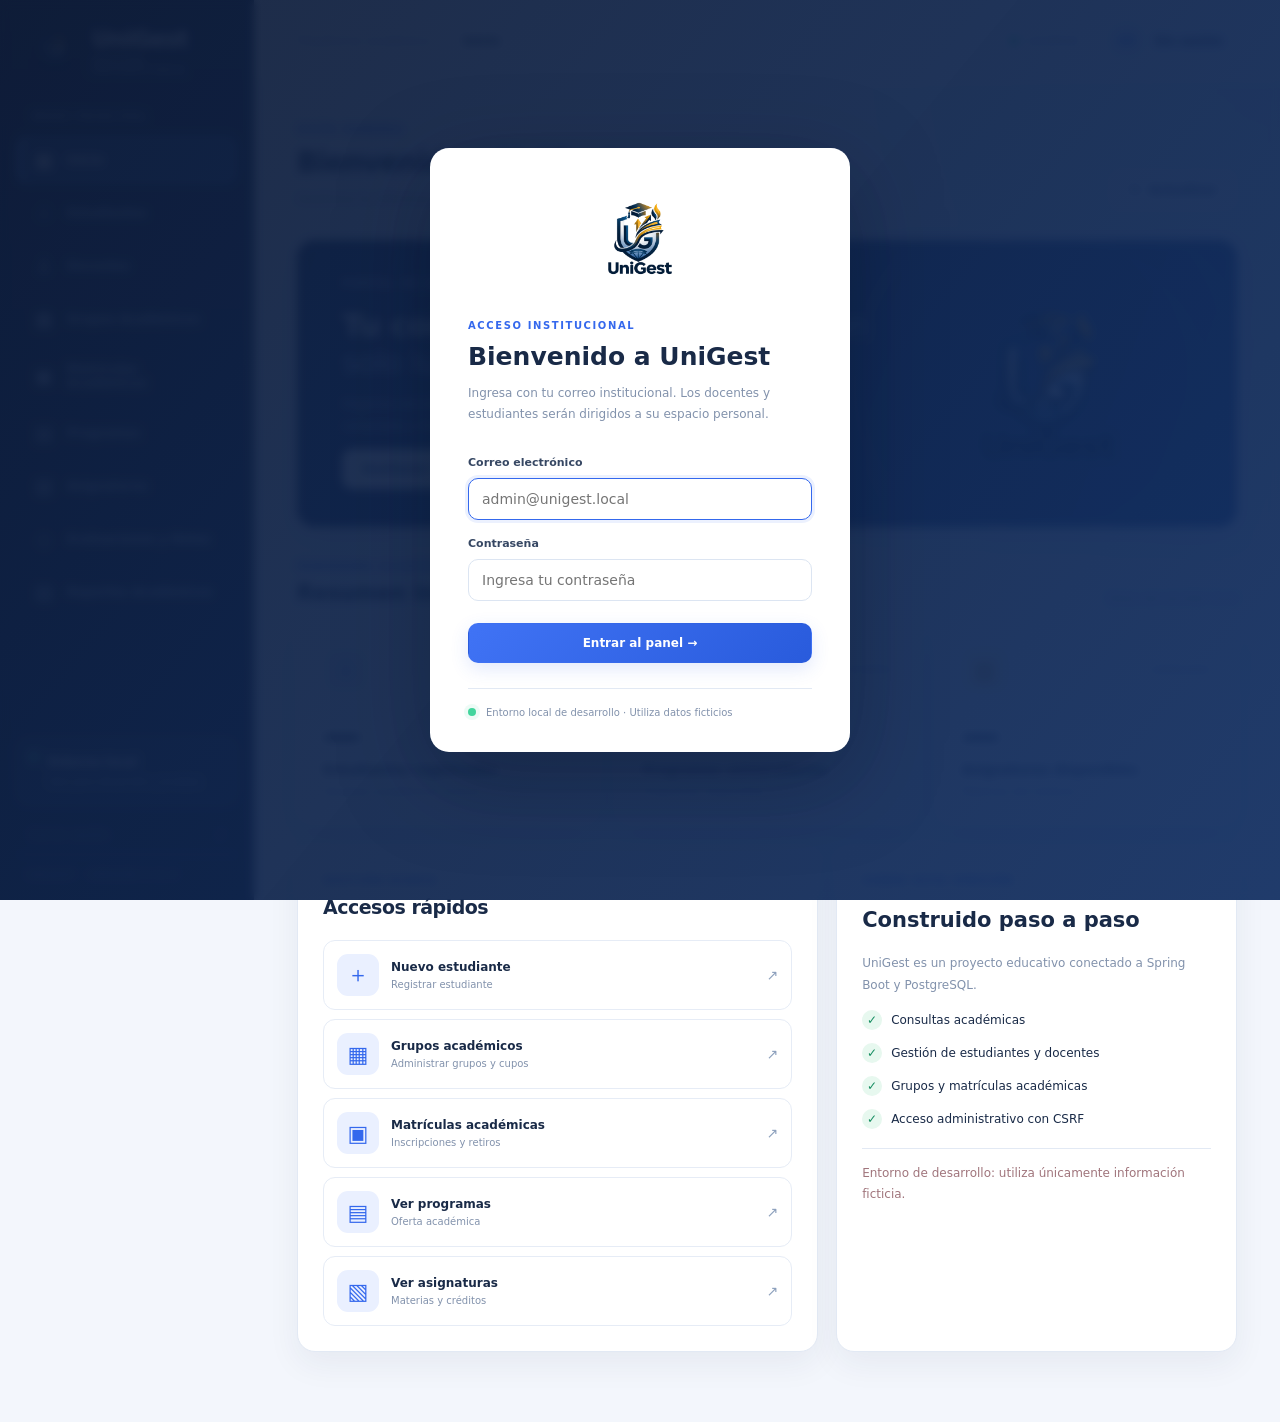
==== src/main/resources/static/panel/index.html @ d7586e3b "Release v0.11.0 - UniGest sistema de gestion academica" ====
<!doctype html>
<html lang="es">
<head>
  <meta charset="utf-8">
  <meta name="viewport" content="width=device-width,initial-scale=1">
  <meta name="theme-color" content="#10192e">
  <meta name="description" content="UniGest - Gestión universitaria">
  <title>UniGest | Panel académico</title>
  <link rel="icon" href="./img/logo-unigest.png" type="image/png">
  <link rel="stylesheet" href="./css/app.css">
  <script src="./js/app.js" defer></script>
</head>
<body>

<div class="app-shell">
  <!-- MENÚ PRINCIPAL -->
  <aside class="sidebar" id="sidebar" aria-label="Navegación principal">
    <div class="brand">
      <img class="brand-logo" src="./img/logo-unigest.png" alt="Logo UniGest">
      <div>
        <div class="brand-title">UniGest</div>
        <div class="brand-subtitle">GESTIÓN UNIVERSITARIA</div>
      </div>
    </div>

    <div class="sidebar-label">MENÚ PRINCIPAL</div>
    <nav class="nav" aria-label="Secciones">
      <button class="nav-link active" data-view="inicio" aria-current="page"><span class="nav-icon">▦</span>Inicio</button>
      <button class="nav-link" data-view="estudiantes"><span class="nav-icon">♧</span>Estudiantes</button>
      <button class="nav-link" data-view="docentes"><span class="nav-icon">♙</span>Docentes</button>
      <button class="nav-link" data-view="grupos"><span class="nav-icon">▦</span>Grupos Académicos</button>
      <button class="nav-link" data-view="matriculas"><span class="nav-icon">▣</span>Matrículas Académicas</button>
      <button class="nav-link" data-view="programas"><span class="nav-icon">▤</span>Programas</button>
      <button class="nav-link" data-view="asignaturas"><span class="nav-icon">▧</span>Asignaturas</button>
      <button class="nav-link" data-view="evaluaciones"><span class="nav-icon">◇</span>Evaluaciones y Notas</button>
      <button class="nav-link" data-view="reportes"><span class="nav-icon">▤</span>Reportes Académicos</button>
    </nav>

    <div class="sidebar-bottom">
      <div class="sidebar-help">
        <span class="status-dot"></span>
        <div><strong>Entorno local</strong><small>Solo para desarrollo y pruebas</small></div>
      </div>
      <button class="sidebar-exit" id="logout-btn" type="button" disabled>Cerrar sesión <span>↗</span></button>
      <div class="sidebar-footer">UNIGEST · VERSIÓN 0.11.0</div>
    </div>
  </aside>

  <!-- CONTENIDO PRINCIPAL -->
  <div class="main-shell">
    <header class="topbar">
      <div class="topbar-leading">
        <button class="menu-toggle" id="menu-toggle" aria-label="Abrir menú" aria-expanded="false">☰</button>
        <span class="crumb">Plataforma académica <span class="crumb-slash">/</span> <strong id="breadcrumb">Inicio</strong></span>
      </div>
      <div class="topbar-actions">
        <span class="topbar-environment"><span class="status-dot"></span> Localhost</span>
        <div class="account-chip"><span class="account-avatar">AD</span><span id="account-name">Sin sesión</span></div>
      </div>
    </header>

    <main class="main-content" id="content">
      <div class="page-heading">
        <div>
          <span class="eyebrow" id="eyebrow">VISTA GENERAL</span>
          <h1 id="page-title">Bienvenido a UniGest</h1>
          <p id="page-subtitle">Gestiona la información académica de manera sencilla y organizada.</p>
        </div>
        <div class="page-heading-actions">
          <button class="button button-outline" id="refresh-btn"><span>↻</span> Actualizar</button>
        </div>
      </div>
      <div class="flash-message" id="flash" role="status" aria-live="polite" hidden></div>

      <!-- INICIO -->
      <section id="view-inicio" class="view active">
        <div class="welcome-banner">
          <div class="welcome-copy">
            <span class="banner-tag">PORTAL DE ADMINISTRACIÓN</span>
            <h2>Tu comunidad académica,<em> en un solo lugar.</em></h2>
            <p>Organiza estudiantes, docentes, grupos y matrículas desde una plataforma conectada a PostgreSQL.</p>
            <button class="button button-light" id="welcome-student-btn">Gestionar estudiantes ↗</button>
          </div>
          <div class="banner-art" aria-hidden="true">
            <div class="art-ring art-ring-1"></div>
            <div class="art-ring art-ring-2"></div>
            <img class="welcome-logo" src="./img/logo-unigest.png" alt="">
          </div>
        </div>

        <div class="section-title">
          <div><span class="eyebrow">PANORAMA ACADÉMICO</span><h2>Resumen institucional</h2></div>
          <span class="updated-label" id="updated-at">Datos del servidor local</span>
        </div>
        <div class="stats-grid">
          <article class="stat-card">
            <div class="stat-top"><span class="stat-icon icon-blue">♧</span><span class="stat-accent">ACTIVOS</span></div>
            <strong id="stat-students">—</strong><span>Estudiantes registrados</span><small>Usuarios académicos activos</small>
          </article>
          <article class="stat-card">
            <div class="stat-top"><span class="stat-icon icon-purple">▤</span><span class="stat-accent">OFERTA</span></div>
            <strong id="stat-programs">—</strong><span>Programas universitarios</span><small>Programas disponibles</small>
          </article>
          <article class="stat-card">
            <div class="stat-top"><span class="stat-icon icon-amber">▧</span><span class="stat-accent">CATÁLOGO</span></div>
            <strong id="stat-subjects">—</strong><span>Asignaturas disponibles</span><small>Materias del sistema</small>
          </article>
        </div>

        <div class="home-grid">
          <section class="surface-panel home-panel">
            <div class="panel-head"><div><span class="eyebrow">GESTIÓN DIARIA</span><h3>Accesos rápidos</h3></div></div>
            <div class="quick-actions">
              <button class="quick-card" id="quick-new"><span class="quick-icon">＋</span><span><strong>Nuevo estudiante</strong><small>Registrar estudiante</small></span><span class="quick-arrow">↗</span></button>
              <button class="quick-card" data-go="grupos"><span class="quick-icon">▦</span><span><strong>Grupos académicos</strong><small>Administrar grupos y cupos</small></span><span class="quick-arrow">↗</span></button>
              <button class="quick-card" data-go="matriculas"><span class="quick-icon">▣</span><span><strong>Matrículas académicas</strong><small>Inscripciones y retiros</small></span><span class="quick-arrow">↗</span></button>
              <button class="quick-card" data-go="programas"><span class="quick-icon">▤</span><span><strong>Ver programas</strong><small>Oferta académica</small></span><span class="quick-arrow">↗</span></button>
              <button class="quick-card" data-go="asignaturas"><span class="quick-icon">▧</span><span><strong>Ver asignaturas</strong><small>Materias y créditos</small></span><span class="quick-arrow">↗</span></button>
            </div>
          </section>

          <section class="surface-panel notice-panel">
            <span class="eyebrow">SOBRE ESTA VERSIÓN</span>
            <h3>Construido paso a paso</h3>
            <p>UniGest es un proyecto educativo conectado a Spring Boot y PostgreSQL.</p>
            <div class="notice-line"><span class="notice-check">✓</span> Consultas académicas</div>
            <div class="notice-line"><span class="notice-check">✓</span> Gestión de estudiantes y docentes</div>
            <div class="notice-line"><span class="notice-check">✓</span> Grupos y matrículas académicas</div>
            <div class="notice-line"><span class="notice-check">✓</span> Acceso administrativo con CSRF</div>
            <p class="notice-warning">Entorno de desarrollo: utiliza únicamente información ficticia.</p>
          </section>
        </div>
      </section>

      <!-- ESTUDIANTES -->
      <section id="view-estudiantes" class="view">
        <div class="module-stats" aria-label="Resumen de estudiantes">
          <article class="module-stat"><span class="module-stat-icon">♧</span><small>ESTUDIANTES ACTIVOS</small><strong id="student-total">—</strong><p>Registrados en la institución</p></article>
          <article class="module-stat"><span class="module-stat-icon">▤</span><small>PROGRAMAS ACADÉMICOS</small><strong id="student-programs">—</strong><p>Oferta universitaria</p></article>
          <article class="module-stat"><span class="module-stat-icon">▣</span><small>PÁGINA ACTUAL</small><strong id="student-on-page">—</strong><p>Estudiantes mostrados</p></article>
        </div>
        <div class="surface-panel">
          <div class="panel-head students-head">
            <div><span class="eyebrow">REGISTRO INSTITUCIONAL</span><h2>Directorio de estudiantes</h2><p>Consulta y administra los registros activos.</p></div>
            <button class="button button-primary" id="new-student-btn">＋ Nuevo estudiante</button>
          </div>
          <div class="table-toolbar">
            <label class="search-field"><span>⌕</span><input id="student-search" type="search" autocomplete="off" placeholder="Buscar nombre, código o correo" aria-label="Buscar estudiantes"></label>
            <label class="filter-field"><span>Programa</span><select id="student-program-filter"><option value="">Todos los programas</option></select></label>
          </div>
          <div class="table-scroller">
            <table class="data-table">
              <thead><tr><th>ESTUDIANTE</th><th>CÓDIGO</th><th>PROGRAMA</th><th>INGRESO</th><th>ACCIONES</th></tr></thead>
              <tbody id="students-body"><tr><td colspan="5" class="empty-table">Inicia sesión para ver estudiantes.</td></tr></tbody>
            </table>
          </div>
          <div class="table-footer">
            <span id="students-count">0 registros</span>
            <div class="pagination">
              <button class="button button-outline button-small" id="prev-page">← Anterior</button>
              <span id="page-indicator">Página 1 de 1</span>
              <button class="button button-outline button-small" id="next-page">Siguiente →</button>
            </div>
          </div>
        </div>
      </section>

      <!-- DOCENTES -->
      <section id="view-docentes" class="view">
        <div class="module-stats" aria-label="Resumen de docentes">
          <article class="module-stat">
            <span class="module-stat-icon">♙</span><small>DOCENTES ACTIVOS</small>
            <strong id="teacher-total">—</strong><p>Registrados en el sistema</p>
          </article>
          <article class="module-stat">
            <span class="module-stat-icon">▦</span><small>GRUPOS ASIGNADOS</small>
            <strong id="teacher-groups">—</strong><p>Grupos con docente responsable</p>
          </article>
          <article class="module-stat">
            <span class="module-stat-icon">✓</span><small>VINCULACIONES</small>
            <strong id="teacher-dated">—</strong><p>Docentes con fecha registrada</p>
          </article>
        </div>

        <div class="surface-panel">
          <div class="panel-head students-head">
            <div><span class="eyebrow">REGISTRO INSTITUCIONAL</span><h2>Directorio de docentes</h2><p>Consulta y administra el personal docente activo.</p></div>
            <button class="button button-primary" id="new-teacher-btn">＋ Nuevo docente</button>
          </div>
          <div class="table-toolbar">
            <label class="search-field"><span>⌕</span><input id="teacher-search" type="search" autocomplete="off" placeholder="Buscar docente, documento o código" aria-label="Buscar docentes"></label>
          </div>
          <div class="table-scroller">
            <table class="data-table">
              <thead><tr><th>DOCENTE</th><th>CÓDIGO</th><th>DOCUMENTO</th><th>VINCULACIÓN</th><th>ACCIONES</th></tr></thead>
              <tbody id="teachers-body"><tr><td colspan="5" class="empty-table">Inicia sesión para ver docentes.</td></tr></tbody>
            </table>
          </div>
          <div class="table-footer"><span id="teachers-count">0 docentes activos</span></div>
        </div>
      </section>

      <!-- GRUPOS ACADÉMICOS -->
      <section id="view-grupos" class="view">
        <div class="module-stats" aria-label="Resumen de grupos">
          <article class="module-stat">
            <span class="module-stat-icon">▦</span><small>TOTAL DE GRUPOS</small>
            <strong id="group-total">—</strong><p>Grupos registrados</p>
          </article>
          <article class="module-stat">
            <span class="module-stat-icon">✓</span><small>GRUPOS ABIERTOS</small>
            <strong id="group-open">—</strong><p>Disponibles para matrícula</p>
          </article>
          <article class="module-stat">
            <span class="module-stat-icon">▣</span><small>CAPACIDAD MÁXIMA</small>
            <strong id="group-capacity">—</strong><p>Suma de cupos de todos los grupos</p>
          </article>
        </div>

        <div class="surface-panel">
          <div class="panel-head students-head">
            <div><span class="eyebrow">GESTIÓN ACADÉMICA</span><h2>Directorio de grupos</h2><p>Administra docentes, períodos, estados y cupos.</p></div>
            <button class="button button-primary" id="new-group-btn">＋ Nuevo grupo</button>
          </div>
          <div class="table-toolbar">
            <label class="search-field"><span>⌕</span><input id="group-search" type="search" autocomplete="off" placeholder="Buscar código, asignatura o docente" aria-label="Buscar grupos"></label>
            <label class="filter-field"><span>Estado</span>
              <select id="group-status-filter">
                <option value="">Todos los estados</option>
                <option value="BORRADOR">Borrador</option>
                <option value="ABIERTO">Abierto</option>
                <option value="CERRADO">Cerrado</option>
              </select>
            </label>
          </div>
          <div class="table-scroller">
            <table class="data-table groups-table">
              <thead><tr><th>GRUPO</th><th>ASIGNATURA</th><th>DOCENTE</th><th>PERÍODO</th><th>CUPO</th><th>ESTADO</th><th>ACCIONES</th></tr></thead>
              <tbody id="groups-body"><tr><td colspan="7" class="empty-table">Inicia sesión para consultar los grupos.</td></tr></tbody>
            </table>
          </div>
          <div class="table-footer"><span id="groups-count">0 grupos académicos</span></div>
        </div>
      </section>

      <!-- MATRÍCULAS ACADÉMICAS -->
      <section id="view-matriculas" class="view">
        <div class="module-stats" aria-label="Indicadores de matrículas del grupo">
          <article class="module-stat"><span class="module-stat-icon">▣</span><small>MATRÍCULAS ACTIVAS</small><strong id="enroll-active">—</strong><p>Del grupo seleccionado</p></article>
          <article class="module-stat"><span class="module-stat-icon">✓</span><small>CUPOS DISPONIBLES</small><strong id="enroll-free">—</strong><p>Capacidad restante</p></article>
          <article class="module-stat"><span class="module-stat-icon">◈</span><small>OCUPACIÓN</small><strong id="enroll-percent">—</strong><p>Porcentaje del cupo utilizado</p></article>
        </div>
        <div class="surface-panel">
          <div class="panel-head students-head">
            <div><span class="eyebrow">INSCRIPCIONES ACADÉMICAS</span><h2>Directorio de matrículas</h2><p>Consulta inscripciones, estados y cupos disponibles.</p></div>
            <button class="button button-primary" id="new-enrollment-btn">＋ Nueva matrícula</button>
          </div>
          <div class="table-toolbar">
            <label class="filter-field"><span>Grupo</span>
              <select id="enrollment-group-filter" aria-label="Filtrar matrículas por grupo">
                <option value="">Selecciona un grupo</option>
              </select>
            </label>
            <label class="filter-field"><span>Estado</span>
              <select id="enrollment-status-filter" aria-label="Filtrar matrículas por estado">
                <option value="">Todos los estados</option>
                <option value="ACTIVA">Activa</option>
                <option value="RETIRADA">Retirada</option>
                <option value="FINALIZADA">Finalizada</option>
              </select>
            </label>
          </div>
          <div class="table-scroller">
            <table class="data-table">
              <thead><tr><th>MATRÍCULA</th><th>ESTUDIANTE</th><th>CÓDIGO</th><th>GRUPO</th><th>FECHA</th><th>ESTADO</th><th>ACCIONES</th></tr></thead>
              <tbody id="enrollments-body"><tr><td colspan="7" class="empty-table">Selecciona un grupo para consultar sus matrículas.</td></tr></tbody>
            </table>
          </div>
          <div class="table-footer">
            <span id="enrollments-count">0 matrículas</span>
            <span id="enrollment-capacity">Selecciona un grupo para ver los cupos</span>
          </div>
        </div>
      </section>

      <!-- PROGRAMAS -->
      <section id="view-programas" class="view">
        <div class="module-stats program-stats" aria-label="Resumen de oferta académica">
          <article class="module-stat"><span class="module-stat-icon">▤</span><small>PROGRAMAS</small><strong id="program-total">—</strong><p>Programas del catálogo institucional</p></article>
          <article class="module-stat"><span class="module-stat-icon">▧</span><small>ASIGNATURAS</small><strong id="program-subjects">—</strong><p>Materias disponibles para consulta</p></article>
          <article class="module-stat program-action"><span class="module-stat-icon">↗</span><small>PLANES DE ESTUDIO</small><strong>Catálogo</strong><button class="text-action" data-go="asignaturas">Explorar asignaturas ↗</button></article>
        </div>
        <div class="module-intro">
          <span class="intro-icon">▤</span>
          <div><small>EXPLORA TU INSTITUCIÓN</small><h2>Oferta académica universitaria</h2><p>Programas formativos registrados, conectados con la información institucional.</p></div>
          <div class="intro-number"><strong id="program-total-intro">—</strong><small>PROGRAMAS</small></div>
        </div>
        <div class="surface-panel">
          <div class="panel-head">
            <div><span class="eyebrow">OFERTA INSTITUCIONAL</span><h2>Programas académicos</h2><p>Catálogo de carreras disponibles registrado en PostgreSQL.</p></div>
            <span class="read-only-label">Solo consulta</span>
          </div>
          <div id="programs-list" class="catalog-grid"><div class="empty-catalog">Cargando programas...</div></div>
        </div>
      </section>

      <!-- ASIGNATURAS -->
      <section id="view-asignaturas" class="view">
        <div class="stats-grid subject-stats" aria-label="Resumen de asignaturas">
          <article class="stat-card subject-stat subject-stat-gold">
            <div class="stat-top"><span class="stat-icon icon-amber">▧</span><span class="stat-accent">CATÁLOGO</span></div>
            <strong id="subject-total">—</strong><span>Total asignaturas</span><small>Materias disponibles en el sistema</small>
          </article>
          <article class="stat-card subject-stat subject-stat-blue">
            <div class="stat-top"><span class="stat-icon icon-blue">◈</span><span class="stat-accent">CRÉDITOS</span></div>
            <strong id="subject-average">—</strong><span>Créditos promedio</span><small>Promedio por asignatura</small>
          </article>
          <article class="stat-card subject-stat subject-stat-green">
            <div class="stat-top"><span class="stat-icon icon-purple">✓</span><span class="stat-accent">OFERTA</span></div>
            <strong id="subject-active">—</strong><span>Asignaturas disponibles</span><small>Registros del catálogo consultable</small>
          </article>
        </div>
        <div class="surface-panel subject-panel">
          <div class="panel-head students-head">
            <div><span class="eyebrow">PLANES DE ESTUDIO</span><h2>Directorio de asignaturas</h2><p>Explora materias y créditos de la oferta académica.</p></div>
            <span class="read-only-label">Solo consulta</span>
          </div>
          <div class="table-toolbar">
            <label class="search-field"><span aria-hidden="true">⌕</span><input id="subject-search" type="search" autocomplete="off" placeholder="Buscar asignatura por nombre o código" aria-label="Buscar asignaturas"></label>
            <span class="read-only-label">Catálogo institucional</span>
          </div>
          <div class="table-scroller">
            <table class="data-table subject-table">
              <thead><tr><th>ASIGNATURA</th><th>CÓDIGO</th><th>CRÉDITOS</th><th>DISPONIBILIDAD</th></tr></thead>
              <tbody id="subjects-body"><tr><td colspan="4" class="empty-table">Cargando asignaturas...</td></tr></tbody>
            </table>
          </div>
          <div class="table-footer">
            <span id="subjects-count">Consulta del catálogo académico</span>
            <span class="read-only-label">Datos de PostgreSQL</span>
          </div>
        </div>
      </section>
      <!-- ETAPA 8: EVALUACIONES Y CALIFICACIONES -->
      <section id="view-evaluaciones" class="view">
        <div class="module-intro grade-hero">
          <span class="intro-icon">◇</span>
          <div><small>ETAPA 8 · GESTIÓN ACADÉMICA</small><h2>Evaluaciones y calificaciones</h2><p>Crea actividades, registra notas y consulta definitivas ponderadas.</p></div>
        </div>
        <div class="module-stats">
          <article class="module-stat"><span class="module-stat-icon">▦</span><small>EVALUACIONES</small><strong id="grade-total">—</strong><p>Del grupo seleccionado</p></article>
          <article class="module-stat"><span class="module-stat-icon">◈</span><small>PONDERACIÓN TOTAL</small><strong id="grade-weight">—</strong><p>Máximo permitido: 100 %</p></article>
          <article class="module-stat"><span class="module-stat-icon">✓</span><small>PUBLICADAS</small><strong id="grade-published">—</strong><p>Evaluaciones publicadas</p></article>
        </div>
        <section class="surface-panel">
          <div class="panel-head students-head">
            <div><span class="eyebrow">PLAN DE EVALUACIÓN</span><h2>Evaluaciones del grupo</h2><p>Las ponderaciones no pueden superar el 100 %.</p></div>
            <button class="button button-primary" id="new-eval-btn">＋ Nueva evaluación</button>
          </div>
          <div class="table-toolbar">
            <label class="filter-field"><span>Grupo académico</span><select id="grade-group"><option value="">Selecciona un grupo</option></select></label>
          </div>
          <div class="table-scroller"><table class="data-table">
            <thead><tr><th>ACTIVIDAD</th><th>PONDERACIÓN</th><th>FECHA</th><th>ESTADO</th><th>ACCIONES</th></tr></thead>
            <tbody id="evaluations-body"><tr><td colspan="5" class="empty-table">Selecciona un grupo para consultar evaluaciones.</td></tr></tbody>
          </table></div>
          <div class="table-footer"><span id="evaluations-count">0 evaluaciones</span><span class="read-only-label">Datos de PostgreSQL</span></div>
        </section>
        <div class="grade-layout">
          <section class="surface-panel">
            <div class="panel-head"><div><span class="eyebrow">REGISTRO DE NOTAS</span><h2>Libro de calificaciones</h2><p>Selecciona una evaluación y registra las notas de 0,00 a 5,00.</p></div></div>
            <div class="table-toolbar"><label class="filter-field"><span>Evaluación</span><select id="grade-eval"><option value="">Selecciona una evaluación</option></select></label></div>
            <div class="table-scroller"><table class="data-table"><thead><tr><th>ESTUDIANTE</th><th>ESTADO</th><th>NOTA</th><th>ACCIÓN</th></tr></thead>
              <tbody id="grades-body"><tr><td colspan="4" class="empty-table">Selecciona una evaluación.</td></tr></tbody>
            </table></div>
          </section>
          <section class="surface-panel final-panel">
            <div class="panel-head"><div><span class="eyebrow">CIERRE ACADÉMICO</span><h2>Notas definitivas</h2><p>Se calculan al publicar el 100 % y registrar todas las notas.</p></div></div>
            <div id="finals-list" class="finals-list"><p class="empty-catalog">Selecciona un grupo para ver las definitivas.</p></div>
          </section>
        </div>
      </section>
      <!-- ETAPA 9: REPORTES ACADÉMICOS Y BOLETINES -->
      <section id="view-reportes" class="view">
        <div class="module-intro report-hero">
          <span class="intro-icon">▤</span>
          <div><small>ETAPA 9 · CONSULTAS ACADÉMICAS</small>
            <h2>Reportes y boletines</h2>
            <p>Consulta resultados académicos, exporta CSV e imprime boletines.</p>
          </div>
        </div>
        <div class="module-stats" aria-label="Resumen del grupo">
          <article class="module-stat"><span class="module-stat-icon">♧</span><small>ESTUDIANTES DEL GRUPO</small><strong id="report-total">—</strong><p>Matrículas activas</p></article>
          <article class="module-stat"><span class="module-stat-icon">✓</span><small>NOTAS DEFINITIVAS</small><strong id="report-complete">—</strong><p>Calificaciones completas</p></article>
          <article class="module-stat"><span class="module-stat-icon">◈</span><small>PROMEDIO DEL GRUPO</small><strong id="report-average">—</strong><p>Solo definitivas completas</p></article>
        </div>

        <section class="surface-panel report-panel">
          <div class="panel-head students-head">
            <div><span class="eyebrow">CONSOLIDADO POR GRUPO</span><h2>Reporte de calificaciones</h2>
              <p>Consulta las evaluaciones y la definitiva de cada matrícula activa.</p></div>
            <div class="report-actions">
              <button type="button" id="report-group-csv" class="button button-outline" disabled>↓ Exportar CSV</button>
              <button type="button" id="report-group-print" class="button button-primary" disabled>▤ Imprimir / PDF</button>
            </div>
          </div>
          <div class="table-toolbar">
            <label class="filter-field"><span>Grupo académico</span>
              <select id="report-group"><option value="">Selecciona un grupo</option></select>
            </label>
            <span id="report-group-caption" class="read-only-label">Selecciona un grupo para consultar.</span>
          </div>
          <div class="table-scroller">
            <table class="data-table report-table">
              <thead id="report-group-head"><tr><th>ESTUDIANTE</th><th>ESTADO</th><th>DEFINITIVA</th><th>RESULTADO</th></tr></thead>
              <tbody id="report-group-body"><tr><td colspan="4" class="empty-table">Selecciona un grupo académico.</td></tr></tbody>
            </table>
          </div>
          <div class="table-footer"><span id="report-group-footer">Sin reporte seleccionado</span>
            <span class="read-only-label">Ponderación total y publicación obligatorias</span></div>
        </section>

        <section class="surface-panel report-panel report-boletin-panel">
          <div class="panel-head students-head">
            <div><span class="eyebrow">CONSULTA INDIVIDUAL</span><h2>Boletín académico</h2>
              <p>Resultados por estudiante y período. Las notas incompletas se muestran pendientes.</p></div>
            <div class="report-actions">
              <button type="button" id="report-student-csv" class="button button-outline" disabled>↓ Exportar CSV</button>
              <button type="button" id="report-student-print" class="button button-primary" disabled>▤ Imprimir / PDF</button>
            </div>
          </div>
          <div class="table-toolbar report-filter-bar">
            <label class="filter-field"><span>Período académico</span>
              <select id="report-period"><option value="">Selecciona un período</option></select>
            </label>
            <label class="filter-field"><span>Estudiante matriculado</span>
              <select id="report-student" disabled><option value="">Selecciona un estudiante</option></select>
            </label>
          </div>
          <div id="report-student-info" class="report-student-info" hidden></div>
          <div class="table-scroller">
            <table class="data-table report-table">
              <thead><tr><th>ASIGNATURA Y EVALUACIONES</th><th>GRUPO</th><th>CRÉDITOS</th><th>DEFINITIVA</th><th>RESULTADO</th></tr></thead>
              <tbody id="report-student-body"><tr><td colspan="5" class="empty-table">Selecciona un período y un estudiante para generar su boletín.</td></tr></tbody>
            </table>
          </div>
          <div class="table-footer"><span id="report-student-footer">Boletín de solo lectura</span>
            <span class="read-only-label">Matrículas activas o finalizadas</span></div>
        </section>
        <p class="report-disclaimer">Documento informativo de demostración. No sustituye una certificación académica oficial.</p>
      </section>
    </main>
  </div>
</div>

<!-- Área de impresión: contenido generado sin datos adicionales ni solicitudes externas. -->
<section id="report-print-sheet" class="report-print-sheet" hidden></section>

<!-- INICIO DE SESIÓN -->
<div class="overlay" id="login-overlay" role="dialog" aria-modal="true" aria-labelledby="login-title">
  <div class="login-card">
    <img class="login-logo" src="./img/logo-unigest.png" alt="Logo UniGest">
    <span class="eyebrow">ACCESO INSTITUCIONAL</span>
    <h2 id="login-title">Bienvenido a UniGest</h2>
    <p>Ingresa con tu correo institucional. Los docentes y estudiantes serán dirigidos a su espacio personal.</p>
    <form id="login-form" autocomplete="on">
      <label for="login-user">Correo electrónico</label>
      <input id="login-user" name="username" type="email" autocomplete="username" placeholder="admin@unigest.local" required>
      <label for="login-password">Contraseña</label>
      <input id="login-password" name="password" type="password" autocomplete="current-password" placeholder="Ingresa tu contraseña" required>
      <p class="form-error" id="login-error" role="alert" hidden></p>
      <button class="button button-primary button-wide" id="login-submit" type="submit">Entrar al panel →</button>
    </form>
    <div class="login-note"><span class="status-dot"></span> Entorno local de desarrollo · Utiliza datos ficticios</div>
  </div>
</div>

<!-- FORMULARIO DE ESTUDIANTES -->
<div class="modal-backdrop" id="student-modal" hidden>
  <section class="form-modal" role="dialog" aria-modal="true" aria-labelledby="modal-title">
    <header class="modal-header">
      <div><span class="eyebrow">MÓDULO DE ESTUDIANTES</span><h2 id="modal-title">Nuevo estudiante</h2><p>Completa los datos académicos del estudiante ficticio.</p></div>
      <button class="icon-button" id="modal-close" type="button" aria-label="Cerrar formulario">×</button>
    </header>
    <form id="student-form">
      <div class="form-grid">
        <label>Nombres <span>*</span><input name="nombres" type="text" maxlength="100" required placeholder="Ej. Ana María"></label>
        <label>Apellidos <span>*</span><input name="apellidos" type="text" maxlength="100" required placeholder="Ej. Pérez"></label>
        <label>Correo electrónico <span>*</span><input name="correo" type="email" maxlength="180" required placeholder="estudiante@example.com"></label>
        <label>Documento <span>*</span><input name="documento" type="text" maxlength="30" required placeholder="Ej. FICTICIO-001"></label>
        <label>Código universitario <span>*</span><input name="codigo" type="text" maxlength="30" required placeholder="Ej. UNI-0001"></label>
        <label>Programa académico <span>*</span><select name="programaId" id="student-form-program" required><option value="">Selecciona un programa</option></select></label>
        <label>Fecha de ingreso <span>*</span><input name="fechaIngreso" type="date" required></label>
      </div>
      <p class="form-help" id="date-help">Utiliza únicamente información ficticia.</p>
      <p class="form-error" id="student-form-error" role="alert" hidden></p>
      <footer class="modal-actions">
        <button type="button" class="button button-outline" id="form-cancel">Cancelar</button>
        <button type="submit" class="button button-primary" id="form-submit">Guardar estudiante</button>
      </footer>
    </form>
  </section>
</div>

<!-- FORMULARIO DE DOCENTES -->
<div class="modal-backdrop" id="teacher-modal" hidden>
  <section class="form-modal" role="dialog" aria-modal="true" aria-labelledby="teacher-modal-title">
    <header class="modal-header">
      <div><span class="eyebrow">MÓDULO DE DOCENTES</span><h2 id="teacher-modal-title">Nuevo docente</h2><p>Utiliza únicamente información ficticia para las pruebas.</p></div>
      <button class="icon-button" id="teacher-modal-close" type="button" aria-label="Cerrar formulario docente">×</button>
    </header>
    <form id="teacher-form">
      <div class="form-grid">
        <label>Nombres <span>*</span><input name="nombres" type="text" maxlength="100" required placeholder="Ej. Laura"></label>
        <label>Apellidos <span>*</span><input name="apellidos" type="text" maxlength="100" required placeholder="Ej. Martínez"></label>
        <label>Correo electrónico <span>*</span><input name="correo" type="email" maxlength="180" required placeholder="docente@example.com"></label>
        <label>Documento <span>*</span><input name="documento" type="text" maxlength="30" required placeholder="Ej. FICTICIO-DOC-002"></label>
        <label>Código institucional <span>*</span><input name="codigo" type="text" maxlength="30" required placeholder="Ej. DOC-002"></label>
        <label>Fecha de vinculación <span>*</span><input name="fechaVinculacion" type="date" required></label>
      </div>
      <p class="form-help" id="teacher-date-help">La fecha de vinculación no podrá modificarse después del registro.</p>
      <p class="form-error" id="teacher-form-error" role="alert" hidden></p>
      <footer class="modal-actions">
        <button type="button" class="button button-outline" id="teacher-form-cancel">Cancelar</button>
        <button type="submit" class="button button-primary" id="teacher-form-submit">Guardar docente</button>
      </footer>
    </form>
  </section>
</div>

<!-- FORMULARIO DE GRUPOS -->
<div class="modal-backdrop" id="group-modal" hidden>
  <section class="form-modal group-form-modal" role="dialog" aria-modal="true" aria-labelledby="group-modal-title">
    <header class="modal-header">
      <div><span class="eyebrow">MÓDULO DE GRUPOS ACADÉMICOS</span><h2 id="group-modal-title">Nuevo grupo académico</h2><p>Organiza asignaturas, docentes y períodos académicos.</p></div>
      <button class="icon-button" id="group-modal-close" type="button" aria-label="Cerrar formulario">×</button>
    </header>
    <form id="group-form">
      <div class="form-grid">
        <label>Asignatura <span>*</span><select name="asignaturaId" id="group-subject" required><option value="">Selecciona una asignatura</option></select></label>
        <label>Docente responsable <span>*</span><select name="docenteId" id="group-teacher" required><option value="">Selecciona un docente</option></select></label>
        <label>Período académico <span>*</span><select name="periodoId" id="group-period" required><option value="">Selecciona un período</option></select></label>
        <label>Código del grupo <span>*</span><input name="codigo" type="text" maxlength="15" required placeholder="Ej. PROG101-G03"></label>
        <label>Cupo máximo <span>*</span><input name="cupo" type="number" min="1" max="1000" step="1" required placeholder="Ej. 35"></label>
      </div>
      <p class="form-help" id="group-form-help">El grupo nuevo se registrará en BORRADOR. Los cambios de estado se realizan desde el directorio.</p>
      <p class="form-error" id="group-form-error" role="alert" hidden></p>
      <footer class="modal-actions">
        <button type="button" class="button button-outline" id="group-form-cancel">Cancelar</button>
        <button type="submit" class="button button-primary" id="group-form-submit">Guardar grupo</button>
      </footer>
    </form>
  </section>
</div>

<!-- FORMULARIO DE MATRÍCULAS -->
<div class="modal-backdrop" id="enrollment-modal" hidden>
  <section class="form-modal" role="dialog" aria-modal="true" aria-labelledby="enrollment-modal-title">
    <header class="modal-header">
      <div><span class="eyebrow">MÓDULO DE MATRÍCULAS</span><h2 id="enrollment-modal-title">Nueva matrícula académica</h2><p>Selecciona un estudiante activo y un grupo abierto.</p></div>
      <button class="icon-button" id="enrollment-modal-close" type="button" aria-label="Cerrar formulario de matrícula">×</button>
    </header>
    <form id="enrollment-form">
      <div class="form-grid">
        <label>Estudiante <span>*</span><select name="estudianteId" id="enrollment-student" required><option value="">Selecciona un estudiante</option></select></label>
        <label>Grupo académico <span>*</span><select name="grupoId" id="enrollment-group" required><option value="">Selecciona un grupo abierto</option></select></label>
      </div>
      <p class="form-help" id="enrollment-form-help">El sistema comprobará disponibilidad, duplicados y estado del grupo antes de matricular.</p>
      <p class="form-error" id="enrollment-form-error" role="alert" hidden></p>
      <footer class="modal-actions">
        <button type="button" class="button button-outline" id="enrollment-form-cancel">Cancelar</button>
        <button type="submit" class="button button-primary" id="enrollment-form-submit">Registrar matrícula</button>
      </footer>
    </form>
  </section>
</div>

<!-- FICHA DEL DOCENTE -->
<div class="modal-backdrop" id="teacher-profile-modal" hidden>
  <section class="form-modal profile-dialog" role="dialog" aria-modal="true" aria-labelledby="profile-name">
    <header class="modal-header"><div><span class="eyebrow">PERSONAL DOCENTE</span><h2 id="profile-name">Ficha institucional</h2><p>Información del registro académico</p></div>
      <button class="icon-button" id="profile-close" type="button" aria-label="Cerrar ficha">×</button></header>
    <div id="profile-details" class="profile-details"></div>
  </section>
</div>
<!-- NUEVA / EDITAR EVALUACIÓN -->
<div class="modal-backdrop" id="eval-modal" hidden>
  <section class="form-modal" role="dialog" aria-modal="true" aria-labelledby="eval-modal-title">
    <header class="modal-header"><div><span class="eyebrow">ETAPA 8 · EVALUACIONES</span><h2 id="eval-modal-title">Nueva evaluación</h2><p>Asigna una actividad y su ponderación.</p></div>
      <button class="icon-button" type="button" id="eval-close" aria-label="Cerrar">×</button></header>
    <form id="eval-form">
      <div class="form-grid">
        <label>Actividad <span>*</span><input name="titulo" maxlength="150" required placeholder="Ej. Parcial 1"></label>
        <label>Ponderación (%) <span>*</span><input name="ponderacion" type="number" min="0.01" max="100" step="0.01" required></label>
        <label>Fecha de evaluación<input name="fecha" type="date"></label>
      </div>
      <p class="form-help">El grupo se toma del selector de Evaluaciones.</p>
      <p class="form-error" id="eval-error" role="alert" hidden></p>
      <footer class="modal-actions"><button type="button" id="eval-cancel" class="button button-outline">Cancelar</button>
        <button class="button button-primary" type="submit" id="eval-submit">Guardar evaluación</button></footer>
    </form>
  </section>
</div>
<!-- CALIFICACIÓN -->
<div class="modal-backdrop" id="grade-modal" hidden>
  <section class="form-modal" role="dialog" aria-modal="true" aria-labelledby="grade-modal-title">
    <header class="modal-header"><div><span class="eyebrow">ETAPA 8 · NOTAS</span><h2 id="grade-modal-title">Calificar estudiante</h2><p>Las correcciones requieren un motivo y quedan auditadas.</p></div>
      <button class="icon-button" type="button" id="grade-close" aria-label="Cerrar">×</button></header>
    <form id="grade-form">
      <div class="form-grid">
        <label>Nota (0 a 5) <span>*</span><input name="nota" type="number" min="0" max="5" step="0.01" required></label>
        <label>Motivo del cambio<input name="motivo" maxlength="255" placeholder="Obligatorio al corregir"></label>
      </div>
      <p class="form-error" id="grade-error" role="alert" hidden></p>
      <footer class="modal-actions"><button type="button" id="grade-cancel" class="button button-outline">Cancelar</button>
        <button class="button button-primary" type="submit" id="grade-submit">Guardar nota</button></footer>
    </form>
  </section>
</div>

<!-- ETAPA 10 · CONTRASEÑA TEMPORAL: SE MUESTRA UNA ÚNICA VEZ -->
<div class="modal-backdrop" id="credential-modal" hidden>
  <section class="form-modal" role="dialog" aria-modal="true" aria-labelledby="credential-title">
    <header class="modal-header">
      <div><span class="eyebrow">ACCESO INSTITUCIONAL</span>
        <h2 id="credential-title">Credencial temporal emitida</h2>
        <p>Esta contraseña se muestra solo ahora. Entrégala de forma privada.</p>
      </div>
      <button class="icon-button" id="credential-close" type="button" aria-label="Cerrar">×</button>
    </header>
    <div class="access-credential">
      <p>Correo: <strong id="credential-user"></strong></p>
      <p>Contraseña temporal:</p>
      <code id="credential-password" class="access-secret"></code>
      <p class="form-help">La persona deberá cambiar la contraseña antes de consultar sus datos.</p>
    </div>
    <footer class="modal-actions">
      <button type="button" id="credential-copy" class="button button-primary">Copiar contraseña</button>
      <button type="button" class="button button-outline" id="credential-cancel">Cerrar</button>
    </footer>
  </section>
</div>

<div class="toast" id="toast" role="status" aria-live="polite" hidden></div>
</body>
</html>
---- src/main/resources/static/panel/css/app.css ----
/* UNIGEST v0.7.0 — DISEÑO ACADÉMICO */
:root {
  font-family: Inter, "Segoe UI", system-ui, sans-serif;
  font-size: 14px;
  color: #192a47;
  background: #f3f6fc;
  font-synthesis: none;
  --navy: #101c33;
  --blue: #3468ed;
  --ink: #192a47;
  --muted: #8292ac;
  --line: #e2e9f4;
  --shadow: 0 12px 32px #182e5010;
}
* { box-sizing: border-box; }
html, body { margin: 0; min-height: 100%; }
button, input, select { font: inherit; }
button { cursor: pointer; }
button:disabled { opacity: .5; cursor: not-allowed; }
[hidden] { display: none !important; }
:focus-visible { outline: 3px solid #81a7ff; outline-offset: 2px; }

/* ESTRUCTURA */
.app-shell { display: flex; min-height: 100vh; }
.main-shell {
  flex: 1; min-width: 0; display: flex; flex-direction: column;
  background:
    radial-gradient(ellipse at 100% 0%, #dce7ff88, transparent 35%),
    #f3f6fc;
}
.main-content { width: 100%; max-width: 1600px; margin: auto; padding: 38px 43px 70px; }

/* MENÚ LATERAL */
.sidebar {
  width: 254px; height: 100vh; position: sticky; top: 0;
  flex-shrink: 0; z-index: 10;
  display: flex; flex-direction: column; padding: 25px 17px 18px;
  color: #fff; background: linear-gradient(180deg,#111f39,#0c162b);
  overflow-y: auto; overflow-x: hidden;
  scrollbar-width: thin; scrollbar-color: #355074 #101b30;
}
.brand { display: flex; align-items: center; gap: 12px; padding: 0 13px 36px; }
.brand-logo { width: 50px; height: 50px; object-fit: contain; flex-shrink: 0; }
.brand-title { font-size: 23px; font-weight: 800; letter-spacing: -.9px; }
.brand-subtitle { margin-top: 5px; font-size: 8px; letter-spacing: 1.9px; font-weight: 750; color: #9aacca; }
.sidebar-label { padding: 0 15px 14px; color: #8fa3c1; font-size: 10px; font-weight: 800; letter-spacing: 1.5px; }
.nav { display: grid; gap: 5px; }
.nav-link {
  display: flex; align-items: center; gap: 12px;
  width: 100%; padding: 13px 15px; text-align: left;
  border: 1px solid transparent; border-radius: 11px;
  background: transparent; color: #bdcae0;
  font-size: 12px; font-weight: 650; transition: .2s;
}
.nav-link:hover { background: #ffffff12; color: #fff; }
.nav-link.active {
  color: #fff; background: #294575; border-color: #5275ac80;
  box-shadow: inset 3px 0 0 #77a6ff;
}
.nav-icon { width: 22px; text-align: center; font-size: 20px; line-height: 1; }
.sidebar-bottom { margin-top: auto; padding-top: 20px; flex-shrink: 0; }
.sidebar-help {
  display: flex; align-items: flex-start; gap: 10px;
  padding: 14px 12px; margin-bottom: 12px;
  background: #1d2c48; border: 1px solid #344561; border-radius: 12px;
}
.sidebar-help strong { font-size: 12px; }
.sidebar-help small { display: block; margin-top: 5px; color: #9eafc9; font-size: 10px; line-height: 1.5; }
.status-dot {
  display: inline-block; flex-shrink: 0;
  width: 8px; height: 8px; border-radius: 50%;
  background: #42d59d; box-shadow: 0 0 0 4px #42d59d18;
}
.sidebar-exit {
  display: flex; align-items: center; justify-content: space-between;
  width: 100%; padding: 12px; background: none; border: 0;
  color: #b4c6df; font-size: 12px;
}
.sidebar-exit:hover { color: #fff; }
.sidebar-footer {
  border-top: 1px solid #33445e; padding: 13px 10px 0;
  font-size: 9px; line-height: 1.6; letter-spacing: 1.3px;
  color: #899bb8; overflow-wrap: anywhere;
}

/* ENCABEZADO */
.topbar {
  height: 82px; padding: 0 43px; display: flex;
  align-items: center; justify-content: space-between; gap: 16px;
  background: #ffffffed; border-bottom: 1px solid var(--line);
}
.topbar-leading,.topbar-actions { display: flex; align-items: center; gap: 23px; }
.crumb { color: #94a3ba; font-size: 12px; }
.crumb strong { color: var(--ink); }
.crumb-slash { padding: 0 10px; color: #c7d1e1; }
.topbar-environment { display: flex; align-items: center; gap: 9px; color: #71839e; font-size: 11px; }
.account-chip {
  display: flex; align-items: center; gap: 10px; padding: 6px 13px 6px 6px;
  background: #f4f7ff; border: 1px solid #e0e8f9;
  border-radius: 30px; font-size: 12px; font-weight: 700;
}
.account-avatar {
  display: grid; place-items: center; width: 35px; height: 35px;
  background: #e4ecff; color: var(--blue); border-radius: 50%; font-size: 11px;
}
.menu-toggle { display: none; border: 0; background: none; color: var(--navy); font-size: 22px; }

/* PÁGINAS Y BOTONES */
.page-heading {
  display: flex; align-items: center; justify-content: space-between;
  gap: 20px; margin-bottom: 30px;
}
.eyebrow { color: var(--blue); font-size: 10px; font-weight: 850; letter-spacing: 1.6px; }
.page-heading h1 {
  margin: 10px 0; color: var(--ink); font-size: clamp(26px,2.2vw,35px);
  font-weight: 800; letter-spacing: -1.1px;
}
.page-heading p { margin: 0; color: var(--muted); font-size: 13px; line-height: 1.6; }
.page-heading-actions { align-self: flex-end; }
.button {
  display: inline-flex; align-items: center; justify-content: center; gap: 9px;
  padding: 12px 19px; border: 1px solid transparent; border-radius: 10px;
  font-size: 12px; font-weight: 750; white-space: nowrap; transition: .2s;
}
.button-primary { background: linear-gradient(135deg,#4073f5,#295bdc); color: #fff; box-shadow: 0 6px 18px #3468ed25; }
.button-primary:not(:disabled):hover { transform: translateY(-2px); filter: brightness(.94); }
.button-outline { color: #334766; background: #fff; border-color: #dce5f3; }
.button-outline:hover { background: #f5f8ff; }
.button-light { background: #fff; color: #254879; }
.button-small { padding: 9px 12px; font-size: 11px; }
.button-wide { width: 100%; margin-top: 13px; }
.view { display: none; }
.view.active { display: block; }

/* INICIO */
.welcome-banner {
  position: relative; display: flex; align-items: center; overflow: hidden;
  min-height: 266px; color: #fff; border-radius: 18px;
  background: linear-gradient(110deg,#182e59,#28539a);
  box-shadow: var(--shadow);
}
.welcome-copy { position: relative; z-index: 2; padding: 38px 45px; max-width: 660px; }
.banner-tag { display: block; margin-bottom: 18px; color: #bfd5ff; font-size: 10px; letter-spacing: 1.8px; font-weight: 850; }
.welcome-copy h2 { font-size: 31px; line-height: 1.2; letter-spacing: -.8px; margin: 0 0 13px; }
.welcome-copy h2 em { color: #b5d0ff; font-weight: 450; font-style: normal; }
.welcome-copy p { max-width: 490px; color: #d5e3fb; font-size: 12px; line-height: 1.8; }
.banner-art { position: absolute; inset: 0 0 0 auto; width: 40%; display: grid; place-items: center; }
.art-ring { position: absolute; width: 300px; height: 300px; border: 1px solid #afcaff44; border-radius: 50%; }
.art-ring-2 { width: 390px; height: 390px; }
.welcome-logo { width: min(230px,75%); max-height: 230px; object-fit: contain; position: relative; }
.section-title { display: flex; align-items: flex-end; justify-content: space-between; margin: 30px 0 16px; }
.section-title h2 { margin: 8px 0 0; font-size: 21px; }
.updated-label { font-size: 11px; color: var(--muted); }

/* TARJETAS Y PANELES */
.stats-grid,.module-stats { display: grid; grid-template-columns: repeat(3,minmax(0,1fr)); gap: 18px; }
.stat-card,.module-stat {
  position: relative; padding: 25px; min-width: 0;
  border: 1px solid var(--line); border-radius: 17px;
  background: #fff; box-shadow: var(--shadow);
}
.stat-card { transition: transform .2s, box-shadow .2s; }
.stat-card:hover { transform: translateY(-3px); box-shadow: 0 16px 36px #182e501a; }
.stat-top { display: flex; align-items: center; justify-content: space-between; }
.stat-icon,.module-stat-icon {
  display: grid; place-items: center; width: 46px; height: 46px;
  border-radius: 13px; font-size: 23px;
}
.icon-blue { color: #3468ed; background: #e7efff; }
.icon-purple { color: #8461d7; background: #f0eaff; }
.icon-amber { color: #c18a22; background: #fff3dc; }
.stat-accent { color: #94a2b8; font-size: 9px; letter-spacing: 1px; font-weight: 800; }
.stat-card > strong,.module-stat > strong {
  display: block; margin-top: 20px; color: var(--ink);
  font-size: 38px; font-weight: 800; letter-spacing: -1px;
}
.stat-card > span { display: block; margin-top: 5px; font-size: 13px; font-weight: 750; }
.stat-card > small { display: block; margin-top: 8px; font-size: 11px; color: var(--muted); }
.surface-panel {
  min-width: 0; overflow: hidden; background: #fff;
  border: 1px solid var(--line); border-radius: 18px;
  box-shadow: var(--shadow);
}
.home-grid { display: grid; grid-template-columns: 1.3fr 1fr; gap: 18px; margin-top: 21px; }
.home-panel,.notice-panel { padding: 25px; }
.panel-head { display: flex; align-items: center; justify-content: space-between; gap: 15px; padding: 29px 30px; }
.home-panel .panel-head { padding: 0 0 10px; }
.panel-head h2,.panel-head h3 { margin: 9px 0 0; color: var(--ink); font-size: 22px; letter-spacing: -.5px; }
.panel-head h3 { font-size: 19px; }
.panel-head p { margin: 8px 0 0; color: var(--muted); font-size: 12px; line-height: 1.6; }
.quick-actions { display: grid; gap: 9px; margin-top: 12px; }
.quick-card {
  display: flex; align-items: center; gap: 12px; padding: 13px;
  width: 100%; text-align: left; background: #fff;
  border: 1px solid #e6ecf6; border-radius: 12px;
}
.quick-card:hover { background: #f6f9ff; border-color: #cbd9f7; }
.quick-icon { display: grid; place-items: center; width: 42px; height: 42px; background: #eaf0ff; color: var(--blue); border-radius: 11px; font-size: 22px; }
.quick-card > span:nth-child(2) { display: grid; gap: 5px; flex: 1; }
.quick-card strong { color: var(--ink); font-size: 12px; }
.quick-card small { color: var(--muted); font-size: 10px; }
.quick-arrow { color: #8da0bd; }
.notice-panel h3 { font-size: 21px; }
.notice-panel p { font-size: 12px; color: var(--muted); line-height: 1.8; }
.notice-line { display: flex; align-items: center; gap: 9px; margin: 13px 0; font-size: 12px; }
.notice-check { display: grid; place-items: center; width: 20px; height: 20px; color: #168d61; background: #e7f8ef; border-radius: 50%; }
.notice-panel .notice-warning { border-top: 1px solid var(--line); padding-top: 14px; margin-top: 19px; color: #a0757c; }

/* BUSCADORES Y TABLAS */
.table-toolbar {
  display: flex; justify-content: space-between; flex-wrap: wrap; gap: 12px;
  padding: 19px 30px; background: #f9fbff; border-top: 1px solid #ebeff7;
}
.search-field {
  display: flex; align-items: center; gap: 9px;
  min-width: 230px; width: min(420px,100%); min-height: 47px;
  padding: 0 13px; color: #7e95b5; font-size: 21px;
  background: #fff; border: 1px solid #dfe7f3; border-radius: 11px;
}
.search-field:focus-within { border-color: var(--blue); box-shadow: 0 0 0 4px #3468ed14; }
.search-field input { flex: 1; min-width: 0; padding: 12px 0; background: none; border: 0; outline: 0; color: var(--ink); font-size: 12px; }
.filter-field { display: flex; align-items: center; gap: 10px; color: #7285a1; font-size: 11px; }
.filter-field select {
  max-width: 340px; min-width: 175px; padding: 12px;
  color: #334969; background: #fff; border: 1px solid #dfe7f3; border-radius: 10px;
}
.table-scroller { overflow-x: auto; }
.data-table { border-collapse: collapse; width: 100%; text-align: left; white-space: nowrap; }
.data-table thead { background: #f5f8fe; border-block: 1px solid #e9edf5; }
.data-table th { padding: 17px 23px; color: #7286a5; font-size: 10px; font-weight: 800; letter-spacing: .9px; }
.data-table td { padding: 20px 23px; color: #334761; font-size: 12px; border-bottom: 1px solid #edf1f7; vertical-align: middle; }
.data-table tbody tr:hover { background: #f7faff; }
.data-table tr:last-child td { border-bottom: 0; }
.name-cell { display: flex; align-items: center; gap: 12px; min-width: 180px; }
.student-avatar {
  display: grid; place-items: center; flex-shrink: 0;
  width: 43px; height: 43px; border-radius: 13px;
  background: #e5edff; color: #3564d7; font-weight: 850; font-size: 11px;
}
.name-cell strong { display: block; color: var(--ink); font-size: 12px; }
.name-cell small { display: block; margin-top: 5px; color: var(--muted); font-size: 10px; }
.code-tag { display: inline-block; padding: 7px 10px; background: #edf2fa; color: #38547c; border-radius: 8px; font-weight: 750; font-size: 11px; }
.table-actions { display: flex; align-items: center; gap: 7px; flex-wrap: wrap; }
.text-action {
  border: 0; border-radius: 8px; padding: 8px 11px;
  background: #edf3ff; color: #295edc; font-size: 11px; font-weight: 750;
}
.text-action:hover { background: #dce8ff; }
.text-action.danger { color: #c53b58; background: #fff0f2; }
.text-action.danger:hover { background: #ffe1e7; }
.table-footer {
  display: flex; justify-content: space-between; align-items: center; gap: 15px;
  padding: 19px 30px; color: var(--muted); font-size: 11px;
  background: #fcfdff; border-top: 1px solid var(--line);
}
.pagination { display: flex; align-items: center; gap: 11px; }
.pagination > span { color: #536786; }
.empty-table { text-align: center !important; padding: 43px 20px !important; color: var(--muted) !important; white-space: normal; }

/* ESTADOS Y CATÁLOGOS */
.group-status,.enrollment-status,.tag-active { display: inline-flex; align-items: center; padding: 7px 12px; border-radius: 30px; font-size: 10px; font-weight: 800; }
.group-status.borrador { background: #eef1f7; color: #64728c; }
.group-status.abierto,.enrollment-status.activa,.tag-active { background: #e5f8ee; color: #20835c; }
.group-status.cerrado,.enrollment-status.retirada { background: #fff0eb; color: #b64f42; }
.enrollment-status.finalizada { background: #eef1fd; color: #6878ad; }
.groups-table { min-width: 980px; }
#view-matriculas .data-table { min-width: 900px; }
#view-matriculas .table-toolbar { justify-content: flex-start; gap: 16px; }
#enrollment-group-filter { min-width: 240px; max-width: 340px; }
#enrollment-status-filter { min-width: 170px; }
#enrollment-capacity { color: #315987; font-weight: 800; }
.read-only-label { display: inline-block; padding: 8px 12px; color: #5674b2; background: #edf3ff; border: 1px solid #dce6fa; border-radius: 30px; font-size: 10px; font-weight: 750; }
.catalog-grid { display: grid; grid-template-columns: repeat(auto-fit,minmax(230px,1fr)); gap: 18px; padding: 0 30px 30px; }
.catalog-card {
  position: relative; overflow: hidden; min-height: 180px; padding: 26px;
  background: linear-gradient(145deg,#fff,#f8fbff);
  border: 1px solid #e2eaf6; border-radius: 16px; transition: .2s;
}
.catalog-card::before { content: ""; position: absolute; right: -28px; top: -28px; width: 85px; height: 85px; background: #e8f0ff; border-radius: 50%; }
.catalog-card:hover { transform: translateY(-3px); box-shadow: var(--shadow); border-color: #bbcdf2; }
.catalog-icon { display: grid; place-items: center; width: 47px; height: 47px; border-radius: 13px; background: #e7efff; color: var(--blue); font-size: 23px; }
.catalog-card h3 { margin: 21px 0 8px; font-size: 17px; color: var(--ink); }
.catalog-card p { margin: 0; color: var(--muted); font-size: 11px; }
.subject-credit { display: inline-block; padding: 7px 11px; color: #416bd0; background: #eaf0ff; border-radius: 20px; font-weight: 750; }
.empty-catalog { padding: 18px; color: var(--muted); }
.subject-stats,.module-stats { margin-bottom: 25px; }
.subject-stat { border-top: 4px solid #3468ed; }
.subject-stat-gold { border-top-color: #d7a442; }
.subject-stat-green { border-top-color: #27a474; }
.subject-table { min-width: 670px; }
.subject-panel .table-toolbar { background: #f8faff; }
#subjects-count { font-weight: 700; }

/* PREPARADO PARA DOCENTES Y GRUPOS */
.module-stat { border-top: 4px solid #3468ed; }
.module-stat:nth-child(2) { border-top-color: #25a57b; }
.module-stat:nth-child(3) { border-top-color: #d6a245; }
.module-stat-icon { margin-bottom: 15px; background: #eaf0ff; color: var(--blue); }
.module-stat small { color: var(--muted); font-size: 10px; font-weight: 800; letter-spacing: 1px; }
.module-stat p { margin: 6px 0 0; color: var(--muted); font-size: 12px; }
.teacher-hover { position: relative; color: #3468ed; font-weight: 750; cursor: help; border-bottom: 1px dashed #a9bde8; }
.teacher-profile {
  display: none; position: absolute; z-index: 30; top: calc(100% + 8px); left: 0;
  width: 260px; padding: 17px; white-space: normal;
  background: #fff; border: 1px solid var(--line); border-radius: 13px;
  box-shadow: 0 16px 40px #14244229;
}
.teacher-profile strong,.teacher-profile small { display: block; margin-bottom: 8px; }
.teacher-profile small { color: var(--muted); font-size: 11px; }
.teacher-hover:hover .teacher-profile,.teacher-hover:focus .teacher-profile { display: block; }

/* ALERTAS */
.flash-message {
  margin-bottom: 20px; padding: 13px 16px; border-radius: 10px;
  color: #955c12; background: #fff6e8; border: 1px solid #ffe0b2; font-size: 12px;
}
.toast {
  position: fixed; z-index: 100; right: 25px; bottom: 25px;
  max-width: min(440px,calc(100vw - 32px)); padding: 15px 20px;
  color: #fff; background: #192842; border-radius: 11px;
  box-shadow: 0 15px 35px #15223d38; font-size: 12px;
}

/* INICIO DE SESIÓN */
.overlay {
  position: fixed; inset: 0; z-index: 60; display: grid;
  place-items: center; padding: 20px;
  background: linear-gradient(130deg,#0e1c38ef,#122f62f0);
  backdrop-filter: blur(5px);
}
.login-card { width: min(100%,420px); padding: 34px 38px; background: #fff; border-radius: 19px; box-shadow: 0 25px 90px #050d2359; }
.login-logo { display: block; width: 112px; height: 112px; object-fit: contain; margin: 0 auto 22px; }
.login-card h2 { margin: 10px 0 8px; font-size: 25px; }
.login-card > p { color: var(--muted); font-size: 12px; line-height: 1.7; margin-bottom: 24px; }
.login-card form { display: grid; gap: 9px; }
.login-card form label { color: #364763; font-size: 11px; font-weight: 750; margin-top: 8px; }
.login-card input,.form-grid input,.form-grid select {
  width: 100%; max-width: 100%; min-width: 0; padding: 12px 13px;
  color: var(--ink); background: #fff; border: 1px solid #dce5f2;
  border-radius: 10px; outline: 0;
}
.login-card input:focus,.form-grid input:focus,.form-grid select:focus { border-color: var(--blue); box-shadow: 0 0 0 3px #3468ed18; }
.login-note { display: flex; align-items: center; gap: 10px; margin-top: 25px; padding-top: 18px; border-top: 1px solid var(--line); color: var(--muted); font-size: 10px; }
.form-error { padding: 10px 12px; color: #ba3655; background: #fff0f4; border-radius: 8px; font-size: 11px; line-height: 1.5; }

/* MODALES Y FORMULARIOS */
.modal-backdrop {
  position: fixed; inset: 0; z-index: 70; display: flex;
  align-items: center; justify-content: center; padding: 15px;
  background: #0d1936aa; backdrop-filter: blur(3px);
}
.form-modal {
  width: 100%; max-width: 675px; max-height: 90vh; overflow-y: auto;
  background: #fff; border-radius: 20px; box-shadow: 0 30px 90px #08183355;
}
.modal-header { display: flex; justify-content: space-between; gap: 14px; padding: 27px 31px 21px; background: #f8faff; border-bottom: 1px solid var(--line); }
.modal-header h2 { margin: 9px 0 8px; font-size: 24px; }
.modal-header p { margin: 0; color: var(--muted); font-size: 12px; }
.icon-button { width: 33px; height: 33px; border: 0; border-radius: 8px; background: #eaf0fa; color: #5d708e; font-size: 23px; }
#student-form,#teacher-form,#group-form,#enrollment-form { padding: 25px 31px; }
.form-grid { display: grid; grid-template-columns: repeat(2,minmax(0,1fr)); gap: 18px; }
.form-grid label { display: flex; flex-direction: column; gap: 8px; color: #405575; font-size: 11px; font-weight: 750; }
.form-grid label span { color: #d45567; }
.form-grid input,.form-grid select { font-size: 12px; font-weight: 450; }
.form-grid input[readonly],#group-form select:disabled { background: #f2f4f8; color: #8493a8; }
.form-help { color: var(--muted); font-size: 11px; line-height: 1.6; margin: 16px 0 0; }
.modal-actions { display: flex; justify-content: flex-end; gap: 10px; margin-top: 24px; padding-top: 20px; border-top: 1px solid var(--line); }

/* RESPONSIVE */
@media(max-width:1150px) {
  .sidebar { width: 225px; }
  .main-content { padding: 30px 26px; }
  .topbar { padding: 0 26px; }
  .banner-art { opacity: .5; }
}
@media(max-width:850px) {
  .sidebar {
    position: fixed; left: 0; top: 0; height: 100%;
    transform: translateX(-101%); transition: transform .2s;
    box-shadow: 8px 0 30px #101b3030;
  }
  .sidebar.open { transform: translateX(0); }
  .menu-toggle { display: block; }
  .topbar { height: 69px; }
  .main-content { padding: 25px 20px; }
  .home-grid { grid-template-columns: 1fr; }
  .stats-grid,.module-stats { grid-template-columns: repeat(2,minmax(0,1fr)); }
  .welcome-copy { padding: 32px; }
}
@media(max-width:560px) {
  .topbar { padding: 0 15px; }
  .topbar-environment,.account-chip #account-name { display: none; }
  .main-content { padding: 22px 12px; }
  .page-heading { align-items: flex-start; }
  .page-heading h1 { font-size: 25px; }
  .page-heading-actions { align-self: center; }
  .page-heading-actions .button { font-size: 0; padding: 9px 12px; }
  .page-heading-actions .button span { font-size: 21px; }
  .welcome-copy { padding: 29px 24px; }
  .welcome-copy h2 { font-size: 24px; }
  .banner-art,.updated-label { display: none; }
  .stats-grid,.module-stats { grid-template-columns: 1fr; }
  .home-panel,.notice-panel { padding: 21px; }
  .panel-head,.table-toolbar { padding: 19px 17px; }
  .students-head { flex-direction: column; align-items: stretch; }
  .students-head .button { width: 100%; }
  .search-field,.filter-field,.filter-field select { min-width: 0; width: 100%; }
  .filter-field { flex-wrap: wrap; }
  .table-footer { padding: 16px; flex-direction: column; }
  .catalog-grid { padding: 0 17px 17px; }
  .form-grid { grid-template-columns: 1fr; gap: 12px; }
  #student-form,#teacher-form,#group-form,#enrollment-form { padding: 19px; }
  .modal-header { padding: 22px 18px; }
  .login-card { padding: 28px 23px; }
  .login-logo { width: 94px; height: 94px; }
  .subject-stat { min-height: auto; }
  #enrollment-group-filter,#enrollment-status-filter { max-width: none; }
}
@media(max-height:850px) {
  .sidebar { padding-top: 20px; padding-bottom: 18px; }
  .brand { padding-bottom: 25px; }
  .nav { gap: 3px; }
  .nav-link { padding: 11px 14px; }
  .sidebar-help { padding: 11px; margin-bottom: 8px; }
}

/* ETAPA 8 · EVALUACIONES, DOCENTES Y MATRÍCULAS */
.module-intro { display:flex; align-items:center; gap:20px; padding:24px 28px; margin-bottom:22px; color:#fff; border-radius:18px; background:linear-gradient(120deg,#172d55,#2a58a4); }
.module-intro .intro-icon { display:grid; place-items:center; flex-shrink:0; width:62px; height:62px; border-radius:18px; background:#ffffff20; font-size:32px; }
.module-intro small { color:#c2d6ff; letter-spacing:1.6px; font-weight:800; font-size:10px; }
.module-intro h2 { margin:5px 0; font-size:24px; letter-spacing:-.5px; }
.module-intro p { color:#d8e6ff; margin:0; font-size:12px; }
.grade-hero { background:linear-gradient(120deg,#172f57,#3065b0); }
.grade-layout { display:grid; grid-template-columns:minmax(0,1.5fr) minmax(260px,1fr); gap:18px; margin-top:20px; align-items:start; }
.grade-person strong,.grade-person small,.final-row strong,.final-row small { display:block; }
.grade-person small,.final-row small { margin-top:6px; font-size:11px; color:var(--muted); }
.final-panel { min-height:280px; }
.finals-list { padding:0 26px 22px; }
.final-row { display:flex; align-items:center; justify-content:space-between; gap:12px; padding:15px 0; border-top:1px solid var(--line); }
.final-grade { padding:8px 13px; border-radius:12px; background:#e7f8ef; color:#19805b; font-weight:800; }
.final-grade.low { background:#fff0ed; color:#bb4f4f; }
#grade-group { min-width:300px; max-width:520px; }
#grade-eval { max-width:430px; }
#eval-form,#grade-form { padding:26px 31px; }
.profile-details { padding:22px 30px 30px; }
.profile-identity { display:flex; align-items:center; gap:14px; padding-bottom:22px; }
.profile-identity .student-avatar { height:58px; width:58px; font-size:16px; }
.profile-identity strong,.profile-identity small { display:block; }
.profile-identity strong { font-size:20px; }
.profile-identity small { font-size:11px; color:var(--muted); margin-top:6px; }
.profile-grid { display:grid; grid-template-columns:repeat(2,minmax(0,1fr)); gap:12px; }
.profile-grid > div { padding:14px; background:#f6f9ff; border:1px solid var(--line); border-radius:12px; }
.profile-grid strong,.profile-grid small { display:block; }
.profile-grid small { font-size:10px; color:var(--muted); margin-bottom:7px; }
.profile-grid strong { color:var(--ink); overflow-wrap:anywhere; }
.profile-email { color:#3568b0; overflow-wrap:anywhere; }
.profile-groups { display:grid; gap:8px; font-size:12px; }
.profile-groups span { color:#465c7c; }
.teacher-link { display:inline-block; padding:0; background:none; border:0; color:#315fca; text-align:left; font-weight:750; text-decoration:underline dotted #a8bbdf; text-underline-offset:4px; }
.teacher-link:hover { color:#16479f; }
.program-action .text-action { margin-top:15px; }
.catalog-card::after { content:'ACADÉMICO'; position:absolute; right:22px; bottom:20px; color:#9cb0d4; font-size:9px; font-weight:800; letter-spacing:1.3px; }
.catalog-card { padding-bottom:42px; }
.data-table td { line-height:1.5; }
@media(max-width:1100px) { .grade-layout { grid-template-columns:1fr; } }
@media(max-width:560px) {
  .module-intro { padding:20px; gap:12px; } .module-intro h2 { font-size:19px; } .module-intro .intro-icon { width:44px; height:44px; font-size:24px; }
  #grade-group,#grade-eval { min-width:0; max-width:100%; } #eval-form,#grade-form { padding:19px; }
  .profile-grid { grid-template-columns:1fr; } .profile-details { padding:20px; }
}

.intro-number { margin-left:auto; padding:9px 23px; border-left:1px solid #ffffff40; text-align:center; }
.intro-number strong,.intro-number small { display:block; }
.intro-number strong { font-size:34px; }
.intro-number small { color:#d7e5ff; font-size:10px; letter-spacing:1px; }
@media(max-width:560px) { .intro-number { display:none; } }

/* ETAPA 8 — AJUSTE VISUAL DE CALIFICACIONES */

.grade-layout {
  grid-template-columns: minmax(0, 1.4fr) minmax(0, 1fr);
  align-items: stretch;
  gap: 20px;
}

.grade-layout > .surface-panel {
  height: 100%;
}

.grade-layout .panel-head {
  min-height: 180px;
  align-items: flex-start;
}

.final-panel .finals-list {
  padding: 0 30px 30px;
}

/* Formulario de notas */
#grade-form .form-grid {
  align-items: end;
}
/* Adaptación a pantallas pequeñas */
@media (max-width: 1100px) {
  .grade-layout {
    grid-template-columns: 1fr;
  }
  .grade-layout .panel-head {
    min-height: auto;
  }
}
@media (max-width: 560px) {
  #grade-form .form-grid {
    grid-template-columns: 1fr;
  }
}

/* ETAPA 9 — REPORTES Y BOLETINES (sin alterar módulos anteriores) */
.report-hero { background:linear-gradient(120deg,#172f57,#315f97); }
.report-panel { margin-top:20px; }
.report-boletin-panel { margin-top:22px; }
.report-actions { display:flex; align-items:center; gap:10px; flex-wrap:wrap; }
.report-filter-bar { gap:15px; flex-wrap:wrap; }
.report-filter-bar .filter-field { flex:1 1 260px; min-width:0; }
#report-group { min-width:260px; max-width:540px; }
#report-period,#report-student { max-width:100%; }
.report-table td { vertical-align:top; }
.report-table th { white-space:nowrap; }
.report-table .report-student { display:block; font-weight:800; }
.report-table .report-code { display:block; margin-top:5px; font-size:11px; color:var(--muted); }
.report-table .report-pending { color:#9b7136; font-weight:700; }
.report-table .report-pass { color:#19805b; font-weight:800; }
.report-table .report-fail { color:#bd4e4e; font-weight:800; }
.report-detail-notes { display:flex; gap:6px; flex-wrap:wrap; margin-top:9px; }
.report-detail-notes span { display:inline-block; padding:4px 7px; border:1px solid var(--line); background:#f6f9fe; border-radius:6px; font-size:10px; color:#536580; }
.report-student-info { display:flex; flex-wrap:wrap; align-items:center; justify-content:space-between; gap:14px; padding:18px 26px; border-top:1px solid var(--line); background:#f8faff; }
.report-student-info strong { display:block; font-size:15px; color:var(--ink); }
.report-student-info small { display:block; color:var(--muted); font-size:11px; margin-top:4px; }
.report-student-info .report-average { font-size:18px; font-weight:850; color:#225ab3; }
.report-disclaimer { color:var(--muted); font-size:11px; margin:16px 4px 0; }
.report-print-sheet { display:none; }
@media (max-width:820px) {
  .report-actions { width:100%; }
  .report-panel .panel-head { flex-wrap:wrap; }
  #report-group { min-width:0; max-width:100%; }
  .report-filter-bar .filter-field { width:100%; }
}
@media print {
  @page { size:A4 landscape; margin:14mm; }
  body.print-report-active { background:#fff !important; color:#111 !important; }
  body.print-report-active .app-shell,
  body.print-report-active .overlay,
  body.print-report-active #toast { display:none !important; }
  body.print-report-active .report-print-sheet { display:block !important; font-family:Arial,sans-serif; font-size:11pt; }
  .report-print-sheet h1 { font-size:19pt; margin:8px 0; }
  .report-print-sheet .print-header { display:flex; gap:14px; align-items:center; border-bottom:2px solid #223d6b; padding-bottom:12px; }
  .report-print-sheet .print-header img { width:56px; height:56px; object-fit:contain; }
  .report-print-sheet .print-meta { padding:10px 0 16px; line-height:1.7; }
  .report-print-sheet table { border-collapse:collapse; width:100%; font-size:9pt; }
  .report-print-sheet th,.report-print-sheet td { border:1px solid #b6c3d6; padding:7px; text-align:left; vertical-align:top; }
  .report-print-sheet th { background:#eaf0f8 !important; color:#16294e; -webkit-print-color-adjust:exact; print-color-adjust:exact; }
  .report-print-sheet tr { break-inside:avoid; }
  .report-print-sheet .print-footer { border-top:1px solid #b6c3d6; margin-top:20px; padding-top:10px; font-size:9pt; color:#555; }
}

/* Etapa 10: credenciales administrativas, sin romper las hojas existentes. */
.access-credential { padding: 26px 30px; overflow-wrap: anywhere; }
.access-secret { display:block; border:1px solid #d9e4f5; padding:16px;
  border-radius:12px; background:#f3f7ff; color:#163c91; font-size:1rem;
  letter-spacing:.035em; user-select:all; overflow-wrap:anywhere; }

/* Modal de credenciales: botones alineados */

footer:has(> #credential-copy) {
    display: flex;
    justify-content: flex-end;
    align-items: center;
    gap: 12px;

    padding: 20px 28px 26px;
    box-sizing: border-box;
    flex-wrap: wrap;
}

footer:has(> #credential-copy) .button {
    margin: 0;
    min-height: 46px;
}

/* Adaptación para pantallas pequeñas */

@media (max-width: 520px) {
    footer:has(> #credential-copy) {
        padding: 16px 18px 24px;
        gap: 10px;
    }
}


/* Etapa 11: foco de teclado visible y controles tactiles accesibles. */
:where(button, a, input, select, textarea, [tabindex]):focus-visible {
  outline: 3px solid #2867ef;
  outline-offset: 3px;
}
@media (max-width: 520px) {
  #credential-modal .modal-actions {
    padding: 18px 18px 24px;
    justify-content: stretch;
  }
  #credential-modal .modal-actions .button {
    flex: 1 1 160px;
    min-height: 46px;
  }
  #credential-modal .access-credential { padding: 18px; }
}
@media (prefers-reduced-motion: reduce) {
  *, *::before, *::after {
    scroll-behavior: auto !important;
    animation-duration: 0.01ms !important;
    transition-duration: 0.01ms !important;
  }
}
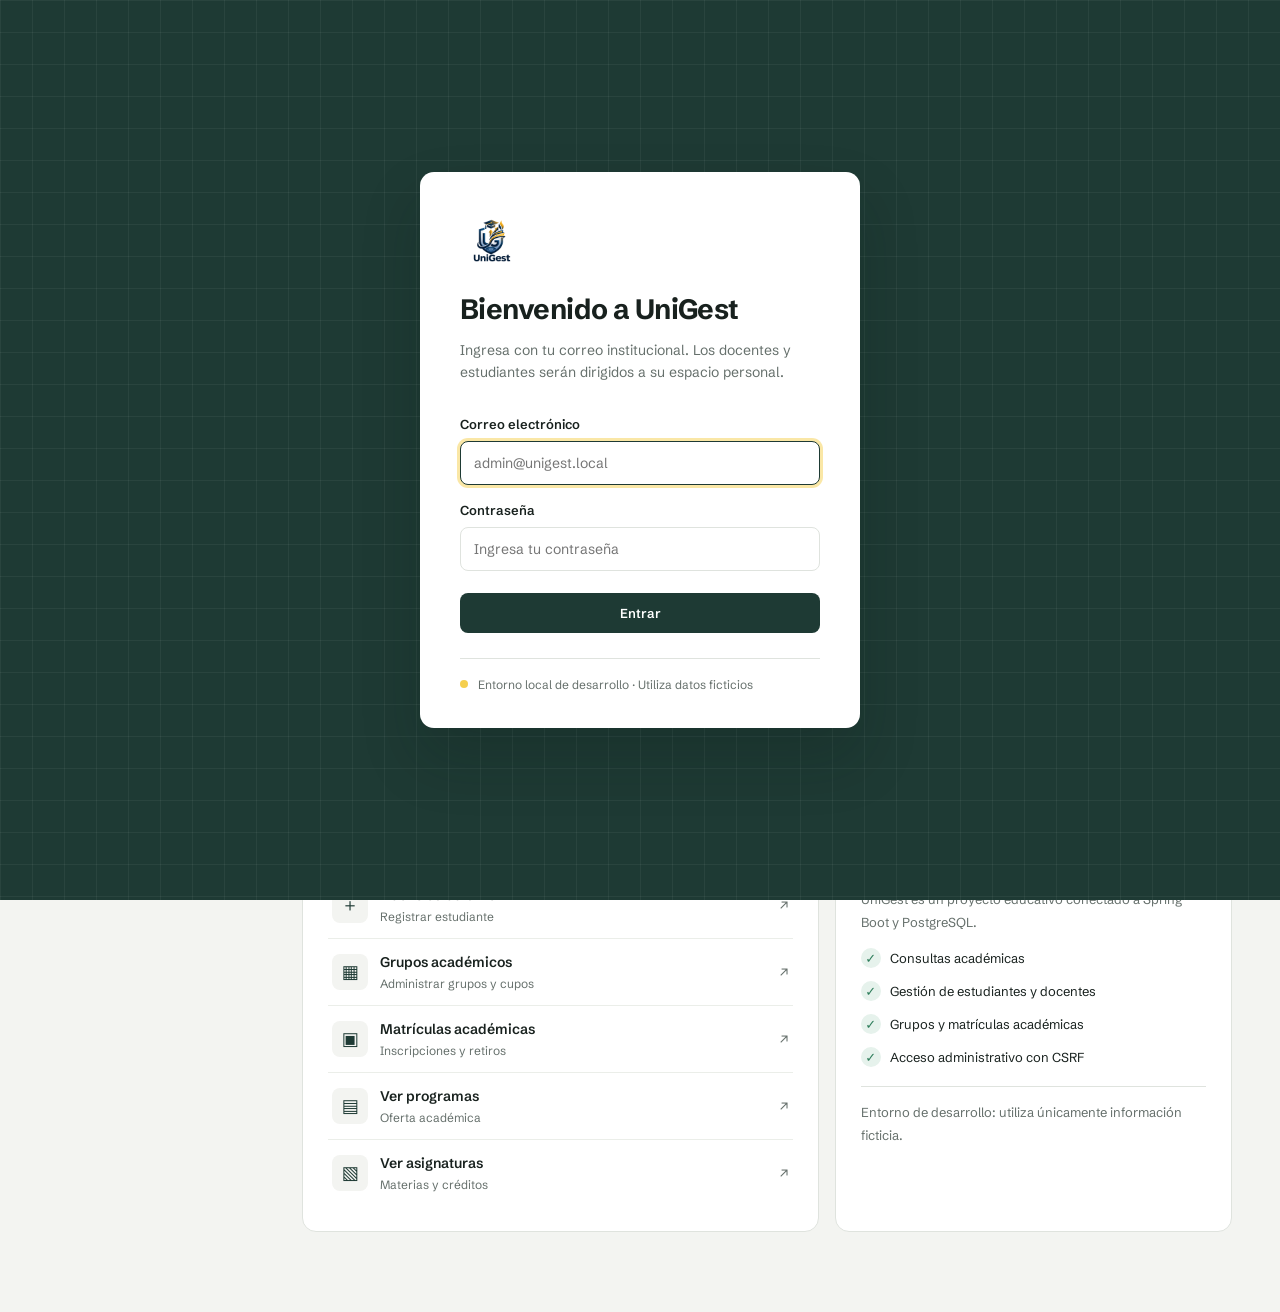
==== commit ac9b7098: "Rediseño visual "pizarra y resaltador" y ajustes para la demo pública - Capa de estilos tema.css (pa" ====
--- a/src/main/resources/static/panel/index.html
+++ b/src/main/resources/static/panel/index.html
@@ -8,7 +8,11 @@
   <meta name="description" content="UniGest - Gestión universitaria">
   <title>UniGest | Panel académico</title>
   <link rel="icon" href="./img/logo-unigest.png" type="image/png">
+  <link rel="preconnect" href="https://fonts.googleapis.com">
+  <link rel="preconnect" href="https://fonts.gstatic.com" crossorigin>
+  <link rel="stylesheet" href="https://fonts.googleapis.com/css2?family=Schibsted+Grotesk:wght@400;500;600;700&display=swap">
   <link rel="stylesheet" href="./css/app.css">
+  <link rel="stylesheet" href="./css/tema.css">
   <script src="./js/app.js" defer></script>
 </head>
 <body>
@@ -40,7 +44,7 @@
     <div class="sidebar-bottom">
       <div class="sidebar-help">
         <span class="status-dot"></span>
-        <div><strong>Entorno local</strong><small>Solo para desarrollo y pruebas</small></div>
+        <div><strong id="env-title">Entorno local</strong><small id="env-detail">Solo para desarrollo y pruebas</small></div>
       </div>
       <button class="sidebar-exit" id="logout-btn" type="button" disabled>Cerrar sesión <span>↗</span></button>
       <div class="sidebar-footer">UNIGEST · VERSIÓN 0.11.0</div>
@@ -55,7 +59,7 @@
         <span class="crumb">Plataforma académica <span class="crumb-slash">/</span> <strong id="breadcrumb">Inicio</strong></span>
       </div>
       <div class="topbar-actions">
-        <span class="topbar-environment"><span class="status-dot"></span> Localhost</span>
+        <span class="topbar-environment"><span class="status-dot"></span> <span id="env-badge">Localhost</span></span>
         <div class="account-chip"><span class="account-avatar">AD</span><span id="account-name">Sin sesión</span></div>
       </div>
     </header>
@@ -128,7 +132,7 @@
             <div class="notice-line"><span class="notice-check">✓</span> Gestión de estudiantes y docentes</div>
             <div class="notice-line"><span class="notice-check">✓</span> Grupos y matrículas académicas</div>
             <div class="notice-line"><span class="notice-check">✓</span> Acceso administrativo con CSRF</div>
-            <p class="notice-warning">Entorno de desarrollo: utiliza únicamente información ficticia.</p>
+            <p class="notice-warning" id="env-notice">Entorno de desarrollo: utiliza únicamente información ficticia.</p>
           </section>
         </div>
       </section>
@@ -470,9 +474,14 @@
       <label for="login-password">Contraseña</label>
       <input id="login-password" name="password" type="password" autocomplete="current-password" placeholder="Ingresa tu contraseña" required>
       <p class="form-error" id="login-error" role="alert" hidden></p>
-      <button class="button button-primary button-wide" id="login-submit" type="submit">Entrar al panel →</button>
+      <button class="button button-primary button-wide" id="login-submit" type="submit">Entrar</button>
     </form>
-    <div class="login-note"><span class="status-dot"></span> Entorno local de desarrollo · Utiliza datos ficticios</div>
+    <div class="demo-access" id="demo-access" hidden>
+      <strong>Demo pública: entra con un clic</strong>
+      <span>Datos ficticios que se reinician automáticamente. Contraseña de las tres cuentas: <code id="demo-password"></code></span>
+      <div class="demo-buttons" id="demo-buttons"></div>
+    </div>
+    <div class="login-note" id="login-note"><span class="status-dot"></span> Entorno local de desarrollo · Utiliza datos ficticios</div>
   </div>
 </div>
 
--- a/src/main/resources/static/panel/css/app.css
+++ b/src/main/resources/static/panel/css/app.css
@@ -621,3 +621,14 @@
     transition-duration: 0.01ms !important;
   }
 }
+
+/* Demo pública: cuentas de prueba en el inicio de sesión */
+.demo-access { display: grid; gap: 8px; margin-top: 20px; padding: 14px; border: 1px dashed var(--blue); border-radius: 14px; background: #f3f7ff; font-size: 12px; color: var(--ink); }
+.demo-access > span { color: var(--muted); line-height: 1.5; }
+.demo-access code { font-weight: 700; color: var(--ink); background: #fff; padding: 1px 6px; border-radius: 6px; }
+.demo-buttons { display: grid; grid-template-columns: repeat(3, 1fr); gap: 8px; }
+.demo-button { display: grid; gap: 2px; padding: 9px 8px; border: 1px solid var(--line); border-radius: 10px; background: #fff; color: var(--ink); cursor: pointer; text-align: left; font: inherit; }
+.demo-button:hover, .demo-button:focus-visible { border-color: var(--blue); outline: none; box-shadow: 0 0 0 3px #3468ed22; }
+.demo-button strong { font-size: 12px; }
+.demo-button small { font-size: 10px; color: var(--muted); overflow-wrap: anywhere; }
+@media (max-width: 480px) { .demo-buttons { grid-template-columns: 1fr; } }
--- a/src/main/resources/static/panel/css/tema.css
+++ b/src/main/resources/static/panel/css/tema.css
@@ -0,0 +1,311 @@
+/* UniGest · Tema "pizarra y resaltador" (v0.12)
+   Capa visual sobre app.css: cambia color, tipografía y superficies sin tocar
+   la estructura ni el JavaScript. Para volver al diseño anterior basta con
+   quitar el <link> a este archivo.
+
+   Pizarra   #1E3A34  menú lateral, bloques principales, botón primario
+   Tiza      #F3F4F1  fondo de la aplicación
+   Papel     #FFFFFF  tarjetas y tablas
+   Tinta     #18211E  texto
+   Grafito   #66706C  texto secundario
+   Resaltador #F5CF4E solo para lo activo: sección actual, foco y cifras clave */
+
+:root {
+  --pizarra: #1e3a34;
+  --pizarra-2: #2a4b44;
+  --pizarra-texto: #c9d6d1;
+  --tiza: #f3f4f1;
+  --papel: #ffffff;
+  --tinta: #18211e;
+  --grafito: #66706c;
+  --linea: #dfe3de;
+  --linea-suave: #ebeee9;
+  --resaltador: #f5cf4e;
+  --aprobado: #2e7d5b;
+  --aprobado-fondo: #e6f2ec;
+  --alerta: #b4442e;
+  --alerta-fondo: #f9e9e5;
+  --radio: 14px;
+  --radio-control: 8px;
+
+  /* tokens de app.css redirigidos al tema */
+  --navy: var(--pizarra);
+  --blue: var(--pizarra);
+  --ink: var(--tinta);
+  --muted: var(--grafito);
+  --line: var(--linea);
+  --shadow: none;
+
+  font-family: "Schibsted Grotesk", "Segoe UI", system-ui, sans-serif;
+  font-size: 14px;
+  color: var(--tinta);
+  background: var(--tiza);
+}
+/* Números de ancho fijo solo donde se comparan cifras (en esta fuente también
+   ensancharían los puntos y los dos puntos del texto corrido). */
+.stat-card > strong, .module-stat > strong, .intro-number strong { font-variant-numeric: tabular-nums; }
+
+:focus-visible { outline: 3px solid var(--resaltador); outline-offset: 2px; }
+::selection { background: var(--resaltador); color: var(--tinta); }
+
+/* Rótulos en mayúsculas que repetían el título: fuera. */
+.eyebrow, .banner-tag, .stat-accent, .sidebar-label, .module-intro small,
+.catalog-card::after, .catalog-card::before, .art-ring { display: none !important; }
+
+/* ESTRUCTURA */
+.main-shell { background: var(--tiza); }
+.main-content { padding: 40px 48px 80px; }
+
+/* MENÚ LATERAL: la pizarra */
+.sidebar {
+  background: var(--pizarra);
+  padding: 28px 16px 18px;
+  scrollbar-color: var(--pizarra-2) var(--pizarra);
+}
+.brand { padding: 0 12px 34px; }
+.brand-logo { width: 40px; height: 40px; }
+.brand-title { font-size: 22px; font-weight: 700; letter-spacing: -.02em; }
+.brand-subtitle { font-size: 11px; letter-spacing: 0; font-weight: 400; text-transform: lowercase; color: var(--pizarra-texto); }
+.brand-subtitle::first-letter { text-transform: uppercase; }
+.nav { gap: 2px; }
+.nav-link {
+  position: relative;
+  padding: 11px 14px; border: 0; border-radius: var(--radio-control);
+  color: var(--pizarra-texto); font-size: 14px; font-weight: 500;
+  transition: background-color .15s, color .15s;
+}
+.nav-link:hover { background: #ffffff10; color: #fff; }
+.nav-link.active { background: transparent; color: #fff; font-weight: 700; box-shadow: none; }
+/* El trazo de resaltador marca dónde estás. */
+.nav-link.active::before {
+  content: ""; position: absolute; left: 0; top: 9px; bottom: 9px; width: 4px;
+  border-radius: 4px; background: var(--resaltador);
+}
+.nav-icon { font-size: 17px; opacity: .8; }
+.nav-link.active .nav-icon { opacity: 1; }
+.sidebar-help { background: transparent; border: 1px solid #ffffff1f; border-radius: var(--radio-control); }
+.sidebar-help small { color: var(--pizarra-texto); font-size: 11px; }
+.status-dot { background: var(--resaltador); box-shadow: none; }
+.sidebar-exit { color: var(--pizarra-texto); font-size: 13px; }
+.sidebar-footer { border-top-color: #ffffff1f; color: #8fa59d; letter-spacing: .02em; }
+
+/* ENCABEZADO */
+.topbar { height: 72px; padding: 0 48px; background: var(--tiza); border-bottom: 1px solid var(--linea); }
+.crumb { color: var(--grafito); font-size: 13px; }
+.crumb-slash { color: var(--linea); }
+.topbar-environment { color: var(--grafito); font-size: 12px; }
+.account-chip { background: var(--papel); border-color: var(--linea); font-weight: 600; font-size: 13px; }
+.account-avatar { background: var(--pizarra); color: #fff; }
+.menu-toggle { color: var(--tinta); }
+
+/* TÍTULOS */
+.page-heading { margin-bottom: 32px; }
+.page-heading h1 { margin: 0 0 6px; font-size: clamp(28px, 2.4vw, 38px); font-weight: 700; letter-spacing: -.025em; }
+.page-heading p { color: var(--grafito); font-size: 14px; }
+.section-title { margin: 40px 0 16px; }
+.section-title h2 { margin: 0; font-size: 20px; font-weight: 700; letter-spacing: -.01em; }
+.panel-head h2, .panel-head h3 { margin: 0; font-size: 19px; font-weight: 700; letter-spacing: -.01em; }
+.panel-head p { color: var(--grafito); font-size: 13px; }
+
+/* BOTONES */
+.button { border-radius: var(--radio-control); font-size: 13px; font-weight: 600; padding: 11px 18px; transition: background-color .15s, border-color .15s; }
+.button-primary { background: var(--pizarra); color: #fff; box-shadow: none; }
+.button-primary:not(:disabled):hover { background: var(--pizarra-2); transform: none; filter: none; }
+.button-outline { color: var(--tinta); background: var(--papel); border-color: var(--linea); }
+.button-outline:hover { background: var(--tiza); border-color: #c9cfc8; }
+.button-light { background: var(--resaltador); color: var(--tinta); }
+.button-light:hover { background: #f8d968; }
+.text-action { border-radius: 6px; background: transparent; color: var(--pizarra); font-size: 12px; font-weight: 600; padding: 7px 9px; text-decoration: underline; text-underline-offset: 3px; text-decoration-color: #b9c5c0; }
+.text-action:hover { background: var(--tiza); text-decoration-color: var(--pizarra); }
+.text-action.danger { color: var(--alerta); background: transparent; text-decoration-color: #e2b9b0; }
+.text-action.danger:hover { background: var(--alerta-fondo); }
+.icon-button { background: var(--tiza); color: var(--grafito); }
+
+/* INICIO: el bloque de bienvenida es la pizarra principal */
+.welcome-banner {
+  min-height: 240px; border-radius: var(--radio); box-shadow: none;
+  background:
+    linear-gradient(#ffffff0a 1px, transparent 1px) 0 0 / 28px 28px,
+    linear-gradient(90deg, #ffffff0a 1px, transparent 1px) 0 0 / 28px 28px,
+    var(--pizarra);
+}
+.welcome-copy { padding: 44px 48px; max-width: 720px; }
+.welcome-copy h2 { font-size: clamp(28px, 3vw, 40px); line-height: 1.1; letter-spacing: -.03em; font-weight: 700; margin-bottom: 16px; }
+.welcome-copy h2 em { color: inherit; font-weight: inherit; }
+.welcome-copy p { color: var(--pizarra-texto); font-size: 15px; line-height: 1.6; max-width: 520px; }
+.banner-art { width: 30%; }
+.welcome-logo { width: min(150px, 60%); opacity: .9; }
+
+/* CIFRAS */
+.stats-grid, .module-stats { gap: 16px; }
+.stat-card, .module-stat {
+  padding: 22px 24px; border: 1px solid var(--linea); border-radius: var(--radio);
+  background: var(--papel); box-shadow: none; border-top-width: 1px;
+}
+.stat-card:hover { transform: none; box-shadow: none; }
+.stat-icon, .module-stat-icon, .quick-icon, .catalog-icon {
+  width: 36px; height: 36px; border-radius: var(--radio-control);
+  background: var(--tiza); color: var(--pizarra); font-size: 18px;
+}
+.icon-blue, .icon-purple, .icon-amber { background: var(--tiza); color: var(--pizarra); }
+.stat-card > strong, .module-stat > strong {
+  display: inline-block; margin-top: 18px; font-size: 44px; font-weight: 700; letter-spacing: -.03em; line-height: 1;
+  /* las cifras clave llevan el trazo de resaltador */
+  background: linear-gradient(transparent 62%, var(--resaltador) 62%, var(--resaltador) 92%, transparent 92%);
+  padding: 0 4px; margin-left: -4px;
+}
+.stat-card > span { font-size: 14px; font-weight: 600; margin-top: 10px; }
+.stat-card > small, .module-stat p { color: var(--grafito); font-size: 13px; }
+.module-stat, .module-stat:nth-child(2), .module-stat:nth-child(3),
+.subject-stat, .subject-stat-gold, .subject-stat-green { border-top-color: var(--linea); }
+
+/* PANELES */
+.surface-panel { border-radius: var(--radio); border-color: var(--linea); box-shadow: none; }
+.home-grid { gap: 16px; }
+.quick-card { border: 0; border-bottom: 1px solid var(--linea-suave); border-radius: 0; padding: 14px 4px; }
+.quick-card:last-child { border-bottom: 0; }
+.quick-card:hover { background: var(--tiza); border-color: var(--linea-suave); }
+.quick-card strong { font-size: 14px; font-weight: 600; }
+.quick-card small { font-size: 12px; color: var(--grafito); }
+.quick-arrow { color: var(--grafito); }
+.quick-actions { gap: 0; }
+.notice-panel h3 { font-size: 19px; }
+.notice-panel p { font-size: 13px; color: var(--grafito); }
+.notice-check { background: var(--aprobado-fondo); color: var(--aprobado); }
+.notice-line { font-size: 13px; }
+.notice-panel .notice-warning { color: var(--grafito); border-top-color: var(--linea); }
+
+/* Encabezados de módulo (calificaciones, reportes, docentes): sin degradado */
+.module-intro, .grade-hero, .report-hero {
+  background: var(--pizarra) !important; border-radius: var(--radio); box-shadow: none;
+}
+.module-intro p { color: var(--pizarra-texto); font-size: 14px; }
+.module-intro .intro-icon { background: #ffffff14; color: var(--resaltador); }
+.intro-number { border-left-color: #ffffff26; }
+.intro-number small { color: var(--pizarra-texto); letter-spacing: 0; }
+
+/* BUSCADORES Y TABLAS */
+.table-toolbar { background: var(--papel); border-top: 1px solid var(--linea-suave); padding: 16px 28px; }
+.subject-panel .table-toolbar { background: var(--papel); }
+.search-field { border-color: var(--linea); border-radius: var(--radio-control); color: var(--grafito); min-height: 44px; }
+.search-field:focus-within { border-color: var(--pizarra); box-shadow: 0 0 0 3px #f5cf4e66; }
+.search-field input { font-size: 14px; }
+.filter-field { color: var(--grafito); font-size: 13px; }
+.filter-field select { border-color: var(--linea); border-radius: var(--radio-control); color: var(--tinta); }
+.data-table thead { background: transparent; border-block: 0; border-bottom: 1px solid var(--linea); }
+.data-table th { padding: 14px 24px; color: var(--grafito); font-size: 12px; font-weight: 600; letter-spacing: 0; text-transform: none; }
+.data-table td { padding: 16px 24px; color: var(--tinta); font-size: 13px; border-bottom-color: var(--linea-suave); }
+.data-table tbody tr:hover { background: #f8f9f6; }
+.student-avatar { border-radius: 50%; background: var(--tiza); color: var(--pizarra); font-weight: 700; }
+.name-cell strong { font-size: 14px; font-weight: 600; }
+.name-cell small { font-size: 12px; color: var(--grafito); }
+.code-tag { background: transparent; border: 1px solid var(--linea); color: var(--tinta); font-weight: 500; border-radius: 6px; }
+.table-footer { background: var(--papel); color: var(--grafito); font-size: 13px; }
+
+/* ESTADOS */
+.group-status, .enrollment-status, .tag-active, .read-only-label, .subject-credit {
+  border-radius: 99px; font-size: 12px; font-weight: 600; padding: 4px 10px; border: 0;
+}
+.group-status.borrador, .enrollment-status.finalizada, .read-only-label, .subject-credit { background: var(--tiza); color: var(--grafito); }
+.group-status.abierto, .enrollment-status.activa, .tag-active { background: var(--aprobado-fondo); color: var(--aprobado); }
+.group-status.cerrado, .enrollment-status.retirada { background: var(--alerta-fondo); color: var(--alerta); }
+.final-grade { border-radius: var(--radio-control); background: var(--aprobado-fondo); color: var(--aprobado); font-weight: 700; }
+.final-grade.low { background: var(--alerta-fondo); color: var(--alerta); }
+.report-table .report-pass { color: var(--aprobado); }
+.report-table .report-fail { color: var(--alerta); }
+.report-table .report-pending { color: #8a6a12; }
+#enrollment-capacity { color: var(--pizarra); }
+
+/* CATÁLOGOS */
+.catalog-card { background: var(--papel); border-color: var(--linea); border-radius: var(--radio); min-height: 150px; padding: 22px; }
+.catalog-card:hover { transform: none; box-shadow: none; border-color: var(--pizarra); }
+.catalog-card h3 { font-size: 17px; font-weight: 700; }
+.catalog-card p { font-size: 13px; color: var(--grafito); }
+.catalog-card { padding-bottom: 22px; }
+.teacher-hover, .teacher-link, .profile-email { color: var(--pizarra); border-bottom-color: #b9c5c0; }
+.teacher-profile { border-radius: var(--radio-control); box-shadow: 0 12px 28px #18211e1f; }
+.profile-grid > div { background: var(--tiza); border-color: var(--linea); border-radius: var(--radio-control); }
+
+/* ALERTAS */
+.flash-message { background: #fdf6dc; border-color: #f1df9c; color: #6b5512; border-radius: var(--radio-control); }
+.toast { background: var(--tinta); border-radius: var(--radio-control); box-shadow: 0 12px 28px #18211e33; font-size: 13px; }
+.form-error { background: var(--alerta-fondo); color: var(--alerta); font-size: 13px; }
+
+/* INICIO DE SESIÓN: una pizarra cuadriculada a pantalla completa */
+.overlay {
+  backdrop-filter: none;
+  background:
+    linear-gradient(#ffffff0d 1px, transparent 1px) 0 0 / 32px 32px,
+    linear-gradient(90deg, #ffffff0d 1px, transparent 1px) 0 0 / 32px 32px,
+    var(--pizarra);
+}
+.login-card { width: min(100%, 440px); padding: 36px 40px; border-radius: var(--radio); box-shadow: 0 30px 60px #0c181533; }
+.login-logo { width: 64px; height: 64px; margin: 0 0 20px; }
+.login-card h2 { margin: 0 0 8px; font-size: 28px; font-weight: 700; letter-spacing: -.02em; }
+.login-card > p { font-size: 14px; color: var(--grafito); line-height: 1.55; }
+.login-card form label { font-size: 13px; font-weight: 600; color: var(--tinta); }
+.login-card input, .form-grid input, .form-grid select {
+  border-color: var(--linea); border-radius: var(--radio-control); font-size: 14px; padding: 12px 13px;
+}
+.login-card input:focus, .form-grid input:focus, .form-grid select:focus { border-color: var(--pizarra); box-shadow: 0 0 0 3px #f5cf4e80; }
+.login-note { border-top-color: var(--linea); color: var(--grafito); font-size: 12px; }
+.demo-access { border: 0; background: var(--tiza); border-radius: var(--radio-control); font-size: 13px; }
+.demo-access > span { color: var(--grafito); }
+.demo-access code { background: var(--resaltador); color: var(--tinta); font-family: inherit; font-weight: 600; }
+.demo-buttons { grid-template-columns: 1fr; gap: 6px; }
+.demo-button { display: flex; align-items: baseline; justify-content: space-between; gap: 12px; padding: 10px 12px; border-color: var(--linea); border-radius: var(--radio-control); }
+.demo-button:hover, .demo-button:focus-visible { border-color: var(--pizarra); box-shadow: 0 0 0 3px #f5cf4e80; }
+.demo-button strong { font-size: 13px; }
+.demo-button small { font-size: 11px; color: var(--grafito); }
+
+/* MODALES Y FORMULARIOS */
+.modal-backdrop { background: #18211e99; backdrop-filter: none; }
+.form-modal { border-radius: var(--radio); box-shadow: 0 30px 60px #0c181540; }
+.modal-header { background: var(--papel); border-bottom-color: var(--linea); }
+.modal-header h2 { margin: 0 0 6px; font-size: 22px; font-weight: 700; letter-spacing: -.02em; }
+.modal-header p { font-size: 13px; color: var(--grafito); }
+.form-grid label { color: var(--tinta); font-size: 13px; font-weight: 600; }
+.form-grid label span { color: var(--alerta); }
+.form-grid input[readonly], #group-form select:disabled { background: var(--tiza); color: var(--grafito); }
+.form-help { font-size: 13px; color: var(--grafito); }
+.modal-actions { border-top-color: var(--linea); }
+
+/* RESPONSIVO */
+@media (max-width: 1150px) {
+  .main-content { padding: 32px 28px 64px; }
+  .topbar { padding: 0 28px; }
+}
+@media (max-width: 850px) {
+  .sidebar { box-shadow: 8px 0 24px #0c181533; }
+  .topbar { height: 64px; }
+  .main-content { padding: 26px 20px 56px; }
+  .welcome-copy { padding: 34px 28px; }
+}
+@media (max-width: 560px) {
+  .topbar { padding: 0 16px; }
+  .main-content { padding: 22px 14px 48px; }
+  .welcome-copy h2 { font-size: 28px; }
+  .stat-card > strong, .module-stat > strong { font-size: 38px; }
+  .login-card { padding: 28px 22px; }
+}
+@media (prefers-reduced-motion: reduce) {
+  * { transition: none !important; }
+}
+.demo-access:not([hidden]) + .login-note { display: none; }
+
+/* El logo tiene letras oscuras: sobre la pizarra va en una placa blanca. */
+.brand-logo { background: var(--papel); border-radius: 10px; padding: 4px; }
+.banner-art { display: none; }
+.nav-link { font-size: 13.5px; line-height: 1.3; }
+
+/* Cifras de cada módulo: el número debajo de su rótulo. */
+.stat-card > strong, .module-stat > strong { display: block; width: fit-content; }
+.module-stat-icon { margin-bottom: 14px; }
+/* Rótulos que vienen en mayúsculas en el HTML: en tipo oración. */
+.module-stat small, .data-table th, .intro-number small {
+  display: block; text-transform: lowercase; letter-spacing: 0; font-weight: 600; font-size: 13px; color: var(--grafito);
+}
+.module-stat small::first-letter, .data-table th::first-letter, .intro-number small::first-letter { text-transform: uppercase; }
+.data-table th { display: table-cell; font-size: 12px; }
+/* Estos encabezados solo repetían el título de la página. */
+.grade-hero, .report-hero { display: none !important; }
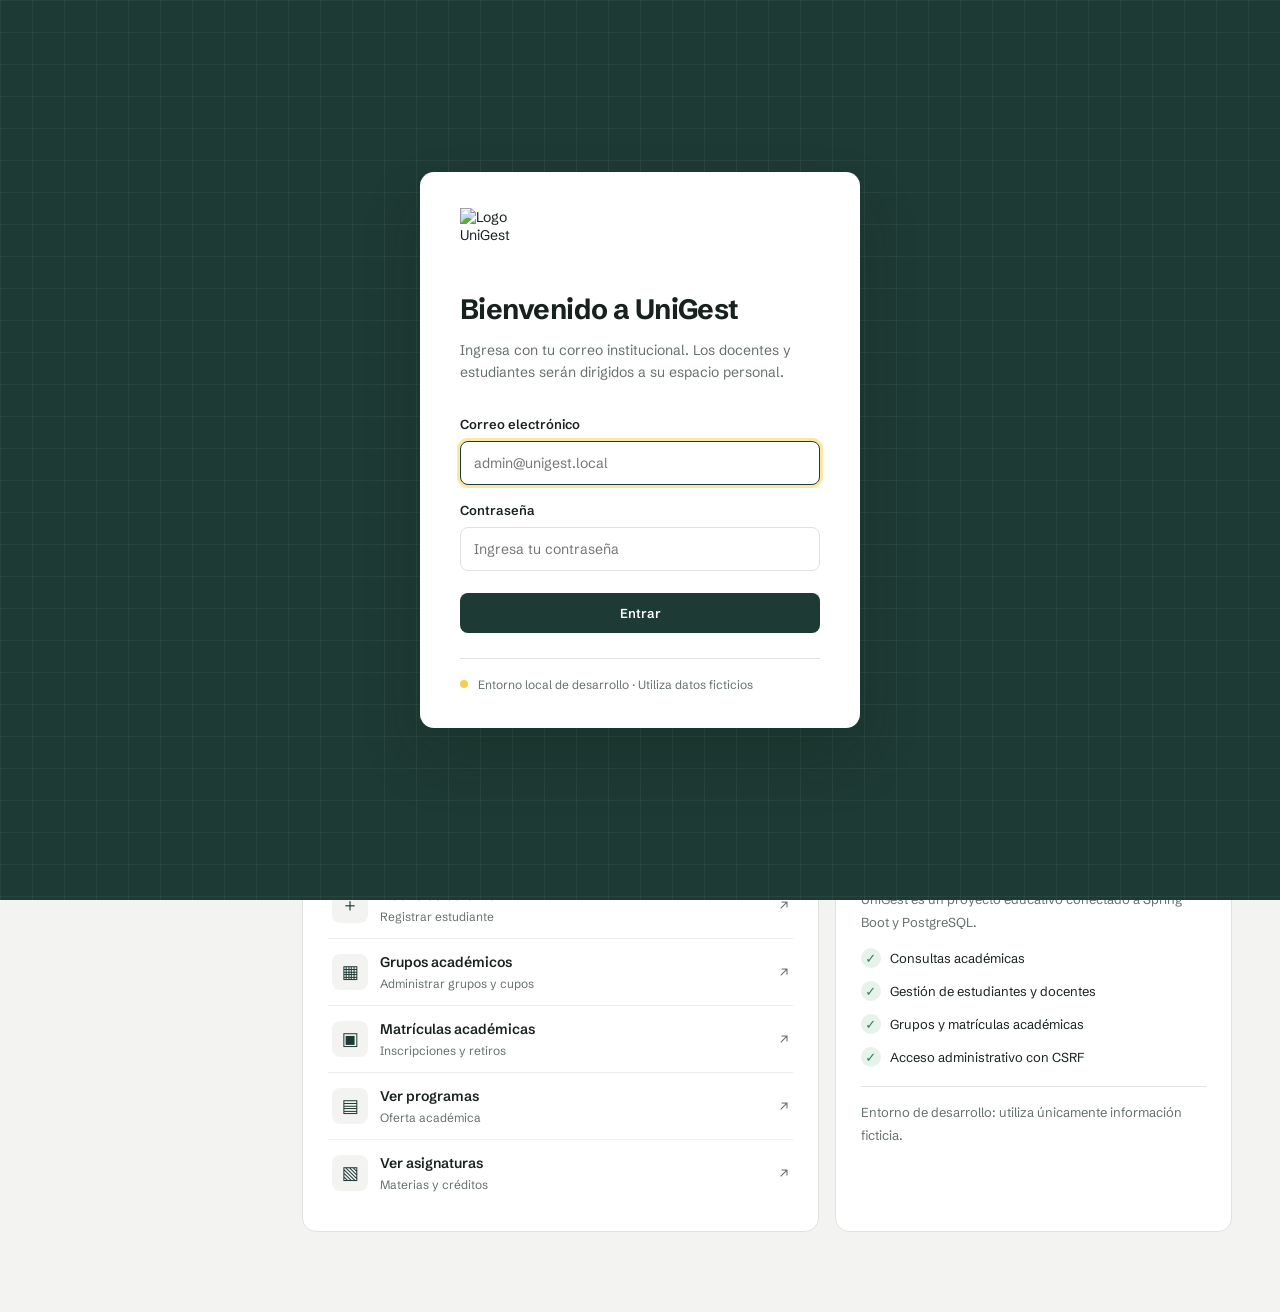
==== commit 924136be: "Código sin comentarios y lo que aprendí en el README" ====
--- a/src/main/resources/static/panel/index.html
+++ b/src/main/resources/static/panel/index.html
@@ -18,7 +18,6 @@
 <body>
 
 <div class="app-shell">
-  <!-- MENÚ PRINCIPAL -->
   <aside class="sidebar" id="sidebar" aria-label="Navegación principal">
     <div class="brand">
       <img class="brand-logo" src="./img/logo-unigest.png" alt="Logo UniGest">
@@ -51,7 +50,6 @@
     </div>
   </aside>
 
-  <!-- CONTENIDO PRINCIPAL -->
   <div class="main-shell">
     <header class="topbar">
       <div class="topbar-leading">
@@ -77,7 +75,6 @@
       </div>
       <div class="flash-message" id="flash" role="status" aria-live="polite" hidden></div>
 
-      <!-- INICIO -->
       <section id="view-inicio" class="view active">
         <div class="welcome-banner">
           <div class="welcome-copy">
@@ -137,7 +134,6 @@
         </div>
       </section>
 
-      <!-- ESTUDIANTES -->
       <section id="view-estudiantes" class="view">
         <div class="module-stats" aria-label="Resumen de estudiantes">
           <article class="module-stat"><span class="module-stat-icon">♧</span><small>ESTUDIANTES ACTIVOS</small><strong id="student-total">—</strong><p>Registrados en la institución</p></article>
@@ -170,7 +166,6 @@
         </div>
       </section>
 
-      <!-- DOCENTES -->
       <section id="view-docentes" class="view">
         <div class="module-stats" aria-label="Resumen de docentes">
           <article class="module-stat">
@@ -205,7 +200,6 @@
         </div>
       </section>
 
-      <!-- GRUPOS ACADÉMICOS -->
       <section id="view-grupos" class="view">
         <div class="module-stats" aria-label="Resumen de grupos">
           <article class="module-stat">
@@ -248,7 +242,6 @@
         </div>
       </section>
 
-      <!-- MATRÍCULAS ACADÉMICAS -->
       <section id="view-matriculas" class="view">
         <div class="module-stats" aria-label="Indicadores de matrículas del grupo">
           <article class="module-stat"><span class="module-stat-icon">▣</span><small>MATRÍCULAS ACTIVAS</small><strong id="enroll-active">—</strong><p>Del grupo seleccionado</p></article>
@@ -288,7 +281,6 @@
         </div>
       </section>
 
-      <!-- PROGRAMAS -->
       <section id="view-programas" class="view">
         <div class="module-stats program-stats" aria-label="Resumen de oferta académica">
           <article class="module-stat"><span class="module-stat-icon">▤</span><small>PROGRAMAS</small><strong id="program-total">—</strong><p>Programas del catálogo institucional</p></article>
@@ -309,7 +301,6 @@
         </div>
       </section>
 
-      <!-- ASIGNATURAS -->
       <section id="view-asignaturas" class="view">
         <div class="stats-grid subject-stats" aria-label="Resumen de asignaturas">
           <article class="stat-card subject-stat subject-stat-gold">
@@ -346,7 +337,6 @@
           </div>
         </div>
       </section>
-      <!-- ETAPA 8: EVALUACIONES Y CALIFICACIONES -->
       <section id="view-evaluaciones" class="view">
         <div class="module-intro grade-hero">
           <span class="intro-icon">◇</span>
@@ -385,7 +375,6 @@
           </section>
         </div>
       </section>
-      <!-- ETAPA 9: REPORTES ACADÉMICOS Y BOLETINES -->
       <section id="view-reportes" class="view">
         <div class="module-intro report-hero">
           <span class="intro-icon">▤</span>
@@ -458,10 +447,8 @@
   </div>
 </div>
 
-<!-- Área de impresión: contenido generado sin datos adicionales ni solicitudes externas. -->
 <section id="report-print-sheet" class="report-print-sheet" hidden></section>
 
-<!-- INICIO DE SESIÓN -->
 <div class="overlay" id="login-overlay" role="dialog" aria-modal="true" aria-labelledby="login-title">
   <div class="login-card">
     <img class="login-logo" src="./img/logo-unigest.png" alt="Logo UniGest">
@@ -485,7 +472,6 @@
   </div>
 </div>
 
-<!-- FORMULARIO DE ESTUDIANTES -->
 <div class="modal-backdrop" id="student-modal" hidden>
   <section class="form-modal" role="dialog" aria-modal="true" aria-labelledby="modal-title">
     <header class="modal-header">
@@ -512,7 +498,6 @@
   </section>
 </div>
 
-<!-- FORMULARIO DE DOCENTES -->
 <div class="modal-backdrop" id="teacher-modal" hidden>
   <section class="form-modal" role="dialog" aria-modal="true" aria-labelledby="teacher-modal-title">
     <header class="modal-header">
@@ -538,7 +523,6 @@
   </section>
 </div>
 
-<!-- FORMULARIO DE GRUPOS -->
 <div class="modal-backdrop" id="group-modal" hidden>
   <section class="form-modal group-form-modal" role="dialog" aria-modal="true" aria-labelledby="group-modal-title">
     <header class="modal-header">
@@ -563,7 +547,6 @@
   </section>
 </div>
 
-<!-- FORMULARIO DE MATRÍCULAS -->
 <div class="modal-backdrop" id="enrollment-modal" hidden>
   <section class="form-modal" role="dialog" aria-modal="true" aria-labelledby="enrollment-modal-title">
     <header class="modal-header">
@@ -585,7 +568,6 @@
   </section>
 </div>
 
-<!-- FICHA DEL DOCENTE -->
 <div class="modal-backdrop" id="teacher-profile-modal" hidden>
   <section class="form-modal profile-dialog" role="dialog" aria-modal="true" aria-labelledby="profile-name">
     <header class="modal-header"><div><span class="eyebrow">PERSONAL DOCENTE</span><h2 id="profile-name">Ficha institucional</h2><p>Información del registro académico</p></div>
@@ -593,7 +575,6 @@
     <div id="profile-details" class="profile-details"></div>
   </section>
 </div>
-<!-- NUEVA / EDITAR EVALUACIÓN -->
 <div class="modal-backdrop" id="eval-modal" hidden>
   <section class="form-modal" role="dialog" aria-modal="true" aria-labelledby="eval-modal-title">
     <header class="modal-header"><div><span class="eyebrow">ETAPA 8 · EVALUACIONES</span><h2 id="eval-modal-title">Nueva evaluación</h2><p>Asigna una actividad y su ponderación.</p></div>
@@ -611,7 +592,6 @@
     </form>
   </section>
 </div>
-<!-- CALIFICACIÓN -->
 <div class="modal-backdrop" id="grade-modal" hidden>
   <section class="form-modal" role="dialog" aria-modal="true" aria-labelledby="grade-modal-title">
     <header class="modal-header"><div><span class="eyebrow">ETAPA 8 · NOTAS</span><h2 id="grade-modal-title">Calificar estudiante</h2><p>Las correcciones requieren un motivo y quedan auditadas.</p></div>
@@ -628,7 +608,6 @@
   </section>
 </div>
 
-<!-- ETAPA 10 · CONTRASEÑA TEMPORAL: SE MUESTRA UNA ÚNICA VEZ -->
 <div class="modal-backdrop" id="credential-modal" hidden>
   <section class="form-modal" role="dialog" aria-modal="true" aria-labelledby="credential-title">
     <header class="modal-header">
--- a/src/main/resources/static/panel/css/app.css
+++ b/src/main/resources/static/panel/css/app.css
@@ -1,5 +1,4 @@
 
-/* UNIGEST v0.7.0 — DISEÑO ACADÉMICO */
 :root {
   font-family: Inter, "Segoe UI", system-ui, sans-serif;
   font-size: 14px;
@@ -21,7 +20,6 @@
 [hidden] { display: none !important; }
 :focus-visible { outline: 3px solid #81a7ff; outline-offset: 2px; }
 
-/* ESTRUCTURA */
 .app-shell { display: flex; min-height: 100vh; }
 .main-shell {
   flex: 1; min-width: 0; display: flex; flex-direction: column;
@@ -31,7 +29,6 @@
 }
 .main-content { width: 100%; max-width: 1600px; margin: auto; padding: 38px 43px 70px; }
 
-/* MENÚ LATERAL */
 .sidebar {
   width: 254px; height: 100vh; position: sticky; top: 0;
   flex-shrink: 0; z-index: 10;
@@ -84,7 +81,6 @@
   color: #899bb8; overflow-wrap: anywhere;
 }
 
-/* ENCABEZADO */
 .topbar {
   height: 82px; padding: 0 43px; display: flex;
   align-items: center; justify-content: space-between; gap: 16px;
@@ -106,7 +102,6 @@
 }
 .menu-toggle { display: none; border: 0; background: none; color: var(--navy); font-size: 22px; }
 
-/* PÁGINAS Y BOTONES */
 .page-heading {
   display: flex; align-items: center; justify-content: space-between;
   gap: 20px; margin-bottom: 30px;
@@ -133,7 +128,6 @@
 .view { display: none; }
 .view.active { display: block; }
 
-/* INICIO */
 .welcome-banner {
   position: relative; display: flex; align-items: center; overflow: hidden;
   min-height: 266px; color: #fff; border-radius: 18px;
@@ -153,7 +147,6 @@
 .section-title h2 { margin: 8px 0 0; font-size: 21px; }
 .updated-label { font-size: 11px; color: var(--muted); }
 
-/* TARJETAS Y PANELES */
 .stats-grid,.module-stats { display: grid; grid-template-columns: repeat(3,minmax(0,1fr)); gap: 18px; }
 .stat-card,.module-stat {
   position: relative; padding: 25px; min-width: 0;
@@ -207,7 +200,6 @@
 .notice-check { display: grid; place-items: center; width: 20px; height: 20px; color: #168d61; background: #e7f8ef; border-radius: 50%; }
 .notice-panel .notice-warning { border-top: 1px solid var(--line); padding-top: 14px; margin-top: 19px; color: #a0757c; }
 
-/* BUSCADORES Y TABLAS */
 .table-toolbar {
   display: flex; justify-content: space-between; flex-wrap: wrap; gap: 12px;
   padding: 19px 30px; background: #f9fbff; border-top: 1px solid #ebeff7;
@@ -258,7 +250,6 @@
 .pagination > span { color: #536786; }
 .empty-table { text-align: center !important; padding: 43px 20px !important; color: var(--muted) !important; white-space: normal; }
 
-/* ESTADOS Y CATÁLOGOS */
 .group-status,.enrollment-status,.tag-active { display: inline-flex; align-items: center; padding: 7px 12px; border-radius: 30px; font-size: 10px; font-weight: 800; }
 .group-status.borrador { background: #eef1f7; color: #64728c; }
 .group-status.abierto,.enrollment-status.activa,.tag-active { background: #e5f8ee; color: #20835c; }
@@ -292,7 +283,6 @@
 .subject-panel .table-toolbar { background: #f8faff; }
 #subjects-count { font-weight: 700; }
 
-/* PREPARADO PARA DOCENTES Y GRUPOS */
 .module-stat { border-top: 4px solid #3468ed; }
 .module-stat:nth-child(2) { border-top-color: #25a57b; }
 .module-stat:nth-child(3) { border-top-color: #d6a245; }
@@ -310,7 +300,6 @@
 .teacher-profile small { color: var(--muted); font-size: 11px; }
 .teacher-hover:hover .teacher-profile,.teacher-hover:focus .teacher-profile { display: block; }
 
-/* ALERTAS */
 .flash-message {
   margin-bottom: 20px; padding: 13px 16px; border-radius: 10px;
   color: #955c12; background: #fff6e8; border: 1px solid #ffe0b2; font-size: 12px;
@@ -322,7 +311,6 @@
   box-shadow: 0 15px 35px #15223d38; font-size: 12px;
 }
 
-/* INICIO DE SESIÓN */
 .overlay {
   position: fixed; inset: 0; z-index: 60; display: grid;
   place-items: center; padding: 20px;
@@ -344,7 +332,6 @@
 .login-note { display: flex; align-items: center; gap: 10px; margin-top: 25px; padding-top: 18px; border-top: 1px solid var(--line); color: var(--muted); font-size: 10px; }
 .form-error { padding: 10px 12px; color: #ba3655; background: #fff0f4; border-radius: 8px; font-size: 11px; line-height: 1.5; }
 
-/* MODALES Y FORMULARIOS */
 .modal-backdrop {
   position: fixed; inset: 0; z-index: 70; display: flex;
   align-items: center; justify-content: center; padding: 15px;
@@ -367,7 +354,6 @@
 .form-help { color: var(--muted); font-size: 11px; line-height: 1.6; margin: 16px 0 0; }
 .modal-actions { display: flex; justify-content: flex-end; gap: 10px; margin-top: 24px; padding-top: 20px; border-top: 1px solid var(--line); }
 
-/* RESPONSIVE */
 @media(max-width:1150px) {
   .sidebar { width: 225px; }
   .main-content { padding: 30px 26px; }
@@ -425,7 +411,6 @@
   .sidebar-help { padding: 11px; margin-bottom: 8px; }
 }
 
-/* ETAPA 8 · EVALUACIONES, DOCENTES Y MATRÍCULAS */
 .module-intro { display:flex; align-items:center; gap:20px; padding:24px 28px; margin-bottom:22px; color:#fff; border-radius:18px; background:linear-gradient(120deg,#172d55,#2a58a4); }
 .module-intro .intro-icon { display:grid; place-items:center; flex-shrink:0; width:62px; height:62px; border-radius:18px; background:#ffffff20; font-size:32px; }
 .module-intro small { color:#c2d6ff; letter-spacing:1.6px; font-weight:800; font-size:10px; }
@@ -476,8 +461,6 @@
 .intro-number small { color:#d7e5ff; font-size:10px; letter-spacing:1px; }
 @media(max-width:560px) { .intro-number { display:none; } }
 
-/* ETAPA 8 — AJUSTE VISUAL DE CALIFICACIONES */
-
 .grade-layout {
   grid-template-columns: minmax(0, 1.4fr) minmax(0, 1fr);
   align-items: stretch;
@@ -497,11 +480,9 @@
   padding: 0 30px 30px;
 }
 
-/* Formulario de notas */
 #grade-form .form-grid {
   align-items: end;
 }
-/* Adaptación a pantallas pequeñas */
 @media (max-width: 1100px) {
   .grade-layout {
     grid-template-columns: 1fr;
@@ -516,7 +497,6 @@
   }
 }
 
-/* ETAPA 9 — REPORTES Y BOLETINES (sin alterar módulos anteriores) */
 .report-hero { background:linear-gradient(120deg,#172f57,#315f97); }
 .report-panel { margin-top:20px; }
 .report-boletin-panel { margin-top:22px; }
@@ -564,13 +544,10 @@
   .report-print-sheet .print-footer { border-top:1px solid #b6c3d6; margin-top:20px; padding-top:10px; font-size:9pt; color:#555; }
 }
 
-/* Etapa 10: credenciales administrativas, sin romper las hojas existentes. */
 .access-credential { padding: 26px 30px; overflow-wrap: anywhere; }
 .access-secret { display:block; border:1px solid #d9e4f5; padding:16px;
   border-radius:12px; background:#f3f7ff; color:#163c91; font-size:1rem;
   letter-spacing:.035em; user-select:all; overflow-wrap:anywhere; }
-
-/* Modal de credenciales: botones alineados */
 
 footer:has(> #credential-copy) {
     display: flex;
@@ -588,8 +565,6 @@
     min-height: 46px;
 }
 
-/* Adaptación para pantallas pequeñas */
-
 @media (max-width: 520px) {
     footer:has(> #credential-copy) {
         padding: 16px 18px 24px;
@@ -597,8 +572,6 @@
     }
 }
 
-
-/* Etapa 11: foco de teclado visible y controles tactiles accesibles. */
 :where(button, a, input, select, textarea, [tabindex]):focus-visible {
   outline: 3px solid #2867ef;
   outline-offset: 3px;
@@ -622,7 +595,6 @@
   }
 }
 
-/* Demo pública: cuentas de prueba en el inicio de sesión */
 .demo-access { display: grid; gap: 8px; margin-top: 20px; padding: 14px; border: 1px dashed var(--blue); border-radius: 14px; background: #f3f7ff; font-size: 12px; color: var(--ink); }
 .demo-access > span { color: var(--muted); line-height: 1.5; }
 .demo-access code { font-weight: 700; color: var(--ink); background: #fff; padding: 1px 6px; border-radius: 6px; }
--- a/src/main/resources/static/panel/css/tema.css
+++ b/src/main/resources/static/panel/css/tema.css
@@ -1,14 +1,3 @@
-/* UniGest · Tema "pizarra y resaltador" (v0.12)
-   Capa visual sobre app.css: cambia color, tipografía y superficies sin tocar
-   la estructura ni el JavaScript. Para volver al diseño anterior basta con
-   quitar el <link> a este archivo.
-
-   Pizarra   #1E3A34  menú lateral, bloques principales, botón primario
-   Tiza      #F3F4F1  fondo de la aplicación
-   Papel     #FFFFFF  tarjetas y tablas
-   Tinta     #18211E  texto
-   Grafito   #66706C  texto secundario
-   Resaltador #F5CF4E solo para lo activo: sección actual, foco y cifras clave */
 
 :root {
   --pizarra: #1e3a34;
@@ -28,7 +17,6 @@
   --radio: 14px;
   --radio-control: 8px;
 
-  /* tokens de app.css redirigidos al tema */
   --navy: var(--pizarra);
   --blue: var(--pizarra);
   --ink: var(--tinta);
@@ -41,22 +29,16 @@
   color: var(--tinta);
   background: var(--tiza);
 }
-/* Números de ancho fijo solo donde se comparan cifras (en esta fuente también
-   ensancharían los puntos y los dos puntos del texto corrido). */
-.stat-card > strong, .module-stat > strong, .intro-number strong { font-variant-numeric: tabular-nums; }
 
 :focus-visible { outline: 3px solid var(--resaltador); outline-offset: 2px; }
 ::selection { background: var(--resaltador); color: var(--tinta); }
 
-/* Rótulos en mayúsculas que repetían el título: fuera. */
 .eyebrow, .banner-tag, .stat-accent, .sidebar-label, .module-intro small,
 .catalog-card::after, .catalog-card::before, .art-ring { display: none !important; }
 
-/* ESTRUCTURA */
 .main-shell { background: var(--tiza); }
 .main-content { padding: 40px 48px 80px; }
 
-/* MENÚ LATERAL: la pizarra */
 .sidebar {
   background: var(--pizarra);
   padding: 28px 16px 18px;
@@ -76,7 +58,6 @@
 }
 .nav-link:hover { background: #ffffff10; color: #fff; }
 .nav-link.active { background: transparent; color: #fff; font-weight: 700; box-shadow: none; }
-/* El trazo de resaltador marca dónde estás. */
 .nav-link.active::before {
   content: ""; position: absolute; left: 0; top: 9px; bottom: 9px; width: 4px;
   border-radius: 4px; background: var(--resaltador);
@@ -89,7 +70,6 @@
 .sidebar-exit { color: var(--pizarra-texto); font-size: 13px; }
 .sidebar-footer { border-top-color: #ffffff1f; color: #8fa59d; letter-spacing: .02em; }
 
-/* ENCABEZADO */
 .topbar { height: 72px; padding: 0 48px; background: var(--tiza); border-bottom: 1px solid var(--linea); }
 .crumb { color: var(--grafito); font-size: 13px; }
 .crumb-slash { color: var(--linea); }
@@ -98,7 +78,6 @@
 .account-avatar { background: var(--pizarra); color: #fff; }
 .menu-toggle { color: var(--tinta); }
 
-/* TÍTULOS */
 .page-heading { margin-bottom: 32px; }
 .page-heading h1 { margin: 0 0 6px; font-size: clamp(28px, 2.4vw, 38px); font-weight: 700; letter-spacing: -.025em; }
 .page-heading p { color: var(--grafito); font-size: 14px; }
@@ -107,7 +86,6 @@
 .panel-head h2, .panel-head h3 { margin: 0; font-size: 19px; font-weight: 700; letter-spacing: -.01em; }
 .panel-head p { color: var(--grafito); font-size: 13px; }
 
-/* BOTONES */
 .button { border-radius: var(--radio-control); font-size: 13px; font-weight: 600; padding: 11px 18px; transition: background-color .15s, border-color .15s; }
 .button-primary { background: var(--pizarra); color: #fff; box-shadow: none; }
 .button-primary:not(:disabled):hover { background: var(--pizarra-2); transform: none; filter: none; }
@@ -121,7 +99,6 @@
 .text-action.danger:hover { background: var(--alerta-fondo); }
 .icon-button { background: var(--tiza); color: var(--grafito); }
 
-/* INICIO: el bloque de bienvenida es la pizarra principal */
 .welcome-banner {
   min-height: 240px; border-radius: var(--radio); box-shadow: none;
   background:
@@ -136,7 +113,6 @@
 .banner-art { width: 30%; }
 .welcome-logo { width: min(150px, 60%); opacity: .9; }
 
-/* CIFRAS */
 .stats-grid, .module-stats { gap: 16px; }
 .stat-card, .module-stat {
   padding: 22px 24px; border: 1px solid var(--linea); border-radius: var(--radio);
@@ -150,7 +126,6 @@
 .icon-blue, .icon-purple, .icon-amber { background: var(--tiza); color: var(--pizarra); }
 .stat-card > strong, .module-stat > strong {
   display: inline-block; margin-top: 18px; font-size: 44px; font-weight: 700; letter-spacing: -.03em; line-height: 1;
-  /* las cifras clave llevan el trazo de resaltador */
   background: linear-gradient(transparent 62%, var(--resaltador) 62%, var(--resaltador) 92%, transparent 92%);
   padding: 0 4px; margin-left: -4px;
 }
@@ -159,7 +134,6 @@
 .module-stat, .module-stat:nth-child(2), .module-stat:nth-child(3),
 .subject-stat, .subject-stat-gold, .subject-stat-green { border-top-color: var(--linea); }
 
-/* PANELES */
 .surface-panel { border-radius: var(--radio); border-color: var(--linea); box-shadow: none; }
 .home-grid { gap: 16px; }
 .quick-card { border: 0; border-bottom: 1px solid var(--linea-suave); border-radius: 0; padding: 14px 4px; }
@@ -175,7 +149,6 @@
 .notice-line { font-size: 13px; }
 .notice-panel .notice-warning { color: var(--grafito); border-top-color: var(--linea); }
 
-/* Encabezados de módulo (calificaciones, reportes, docentes): sin degradado */
 .module-intro, .grade-hero, .report-hero {
   background: var(--pizarra) !important; border-radius: var(--radio); box-shadow: none;
 }
@@ -184,7 +157,6 @@
 .intro-number { border-left-color: #ffffff26; }
 .intro-number small { color: var(--pizarra-texto); letter-spacing: 0; }
 
-/* BUSCADORES Y TABLAS */
 .table-toolbar { background: var(--papel); border-top: 1px solid var(--linea-suave); padding: 16px 28px; }
 .subject-panel .table-toolbar { background: var(--papel); }
 .search-field { border-color: var(--linea); border-radius: var(--radio-control); color: var(--grafito); min-height: 44px; }
@@ -202,7 +174,6 @@
 .code-tag { background: transparent; border: 1px solid var(--linea); color: var(--tinta); font-weight: 500; border-radius: 6px; }
 .table-footer { background: var(--papel); color: var(--grafito); font-size: 13px; }
 
-/* ESTADOS */
 .group-status, .enrollment-status, .tag-active, .read-only-label, .subject-credit {
   border-radius: 99px; font-size: 12px; font-weight: 600; padding: 4px 10px; border: 0;
 }
@@ -216,7 +187,6 @@
 .report-table .report-pending { color: #8a6a12; }
 #enrollment-capacity { color: var(--pizarra); }
 
-/* CATÁLOGOS */
 .catalog-card { background: var(--papel); border-color: var(--linea); border-radius: var(--radio); min-height: 150px; padding: 22px; }
 .catalog-card:hover { transform: none; box-shadow: none; border-color: var(--pizarra); }
 .catalog-card h3 { font-size: 17px; font-weight: 700; }
@@ -226,12 +196,10 @@
 .teacher-profile { border-radius: var(--radio-control); box-shadow: 0 12px 28px #18211e1f; }
 .profile-grid > div { background: var(--tiza); border-color: var(--linea); border-radius: var(--radio-control); }
 
-/* ALERTAS */
 .flash-message { background: #fdf6dc; border-color: #f1df9c; color: #6b5512; border-radius: var(--radio-control); }
 .toast { background: var(--tinta); border-radius: var(--radio-control); box-shadow: 0 12px 28px #18211e33; font-size: 13px; }
 .form-error { background: var(--alerta-fondo); color: var(--alerta); font-size: 13px; }
 
-/* INICIO DE SESIÓN: una pizarra cuadriculada a pantalla completa */
 .overlay {
   backdrop-filter: none;
   background:
@@ -258,7 +226,6 @@
 .demo-button strong { font-size: 13px; }
 .demo-button small { font-size: 11px; color: var(--grafito); }
 
-/* MODALES Y FORMULARIOS */
 .modal-backdrop { background: #18211e99; backdrop-filter: none; }
 .form-modal { border-radius: var(--radio); box-shadow: 0 30px 60px #0c181540; }
 .modal-header { background: var(--papel); border-bottom-color: var(--linea); }
@@ -270,7 +237,6 @@
 .form-help { font-size: 13px; color: var(--grafito); }
 .modal-actions { border-top-color: var(--linea); }
 
-/* RESPONSIVO */
 @media (max-width: 1150px) {
   .main-content { padding: 32px 28px 64px; }
   .topbar { padding: 0 28px; }
@@ -293,19 +259,26 @@
 }
 .demo-access:not([hidden]) + .login-note { display: none; }
 
-/* El logo tiene letras oscuras: sobre la pizarra va en una placa blanca. */
 .brand-logo { background: var(--papel); border-radius: 10px; padding: 4px; }
 .banner-art { display: none; }
 .nav-link { font-size: 13.5px; line-height: 1.3; }
 
-/* Cifras de cada módulo: el número debajo de su rótulo. */
 .stat-card > strong, .module-stat > strong { display: block; width: fit-content; }
 .module-stat-icon { margin-bottom: 14px; }
-/* Rótulos que vienen en mayúsculas en el HTML: en tipo oración. */
 .module-stat small, .data-table th, .intro-number small {
   display: block; text-transform: lowercase; letter-spacing: 0; font-weight: 600; font-size: 13px; color: var(--grafito);
 }
 .module-stat small::first-letter, .data-table th::first-letter, .intro-number small::first-letter { text-transform: uppercase; }
 .data-table th { display: table-cell; font-size: 12px; }
-/* Estos encabezados solo repetían el título de la página. */
 .grade-hero, .report-hero { display: none !important; }
+
+.nota { display: inline-flex; align-items: center; gap: 10px; white-space: nowrap; }
+.nota b { min-width: 34px; text-align: right; font-weight: 700; color: var(--tinta); }
+.nota i { position: relative; width: 84px; height: 6px; border-radius: 99px; background: var(--linea-suave); }
+.nota i::before { content: ""; position: absolute; inset: 0 auto 0 0; width: var(--v); border-radius: inherit; background: var(--aprobado); }
+.nota i::after { content: ""; position: absolute; left: 60%; top: -3px; bottom: -3px; width: 2px; background: var(--tinta); opacity: .35; }
+.nota.baja b { color: var(--alerta); }
+.nota.baja i::before { background: var(--alerta); }
+.nota.vacia b { color: var(--grafito); font-weight: 500; }
+@media print { .nota i { display: none; } }
+.grade-layout .panel-head { min-height: 0; }
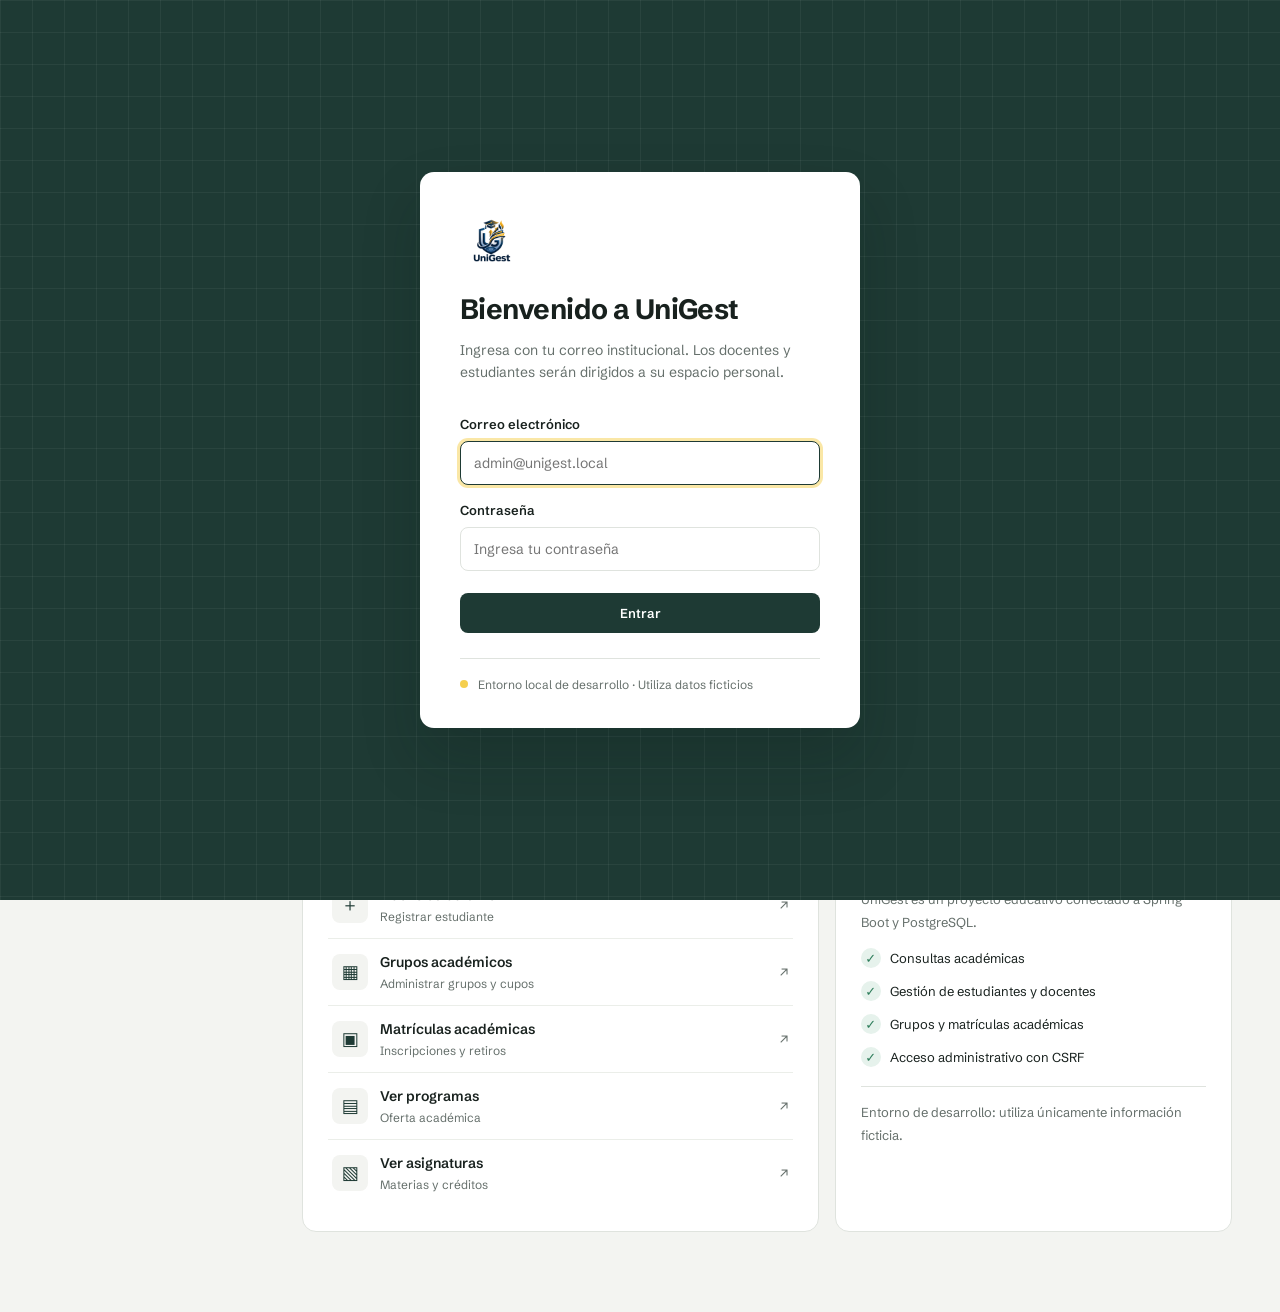
==== commit 48ad1281: "Corregir tres errores encontrados por VisagQA Logo recuperado del historial (un script lo había guar" ====
--- a/src/main/resources/static/panel/index.html
+++ b/src/main/resources/static/panel/index.html
@@ -43,7 +43,7 @@
     <div class="sidebar-bottom">
       <div class="sidebar-help">
         <span class="status-dot"></span>
-        <div><strong id="env-title">Entorno local</strong><small id="env-detail">Solo para desarrollo y pruebas</small></div>
+        <div><strong id="env-title">UniGest</strong><small id="env-detail">Plataforma académica</small></div>
       </div>
       <button class="sidebar-exit" id="logout-btn" type="button" disabled>Cerrar sesión <span>↗</span></button>
       <div class="sidebar-footer">UNIGEST · VERSIÓN 0.11.0</div>
@@ -57,7 +57,7 @@
         <span class="crumb">Plataforma académica <span class="crumb-slash">/</span> <strong id="breadcrumb">Inicio</strong></span>
       </div>
       <div class="topbar-actions">
-        <span class="topbar-environment"><span class="status-dot"></span> <span id="env-badge">Localhost</span></span>
+        <span class="topbar-environment"><span class="status-dot"></span> <span id="env-badge">UniGest</span></span>
         <div class="account-chip"><span class="account-avatar">AD</span><span id="account-name">Sin sesión</span></div>
       </div>
     </header>
@@ -92,7 +92,7 @@
 
         <div class="section-title">
           <div><span class="eyebrow">PANORAMA ACADÉMICO</span><h2>Resumen institucional</h2></div>
-          <span class="updated-label" id="updated-at">Datos del servidor local</span>
+          <span class="updated-label" id="updated-at">Resumen de la institución</span>
         </div>
         <div class="stats-grid">
           <article class="stat-card">
@@ -468,7 +468,7 @@
       <span>Datos ficticios que se reinician automáticamente. Contraseña de las tres cuentas: <code id="demo-password"></code></span>
       <div class="demo-buttons" id="demo-buttons"></div>
     </div>
-    <div class="login-note" id="login-note"><span class="status-dot"></span> Entorno local de desarrollo · Utiliza datos ficticios</div>
+    <div class="login-note" id="login-note"><span class="status-dot"></span> Acceso para administración, docentes y estudiantes</div>
   </div>
 </div>
 
